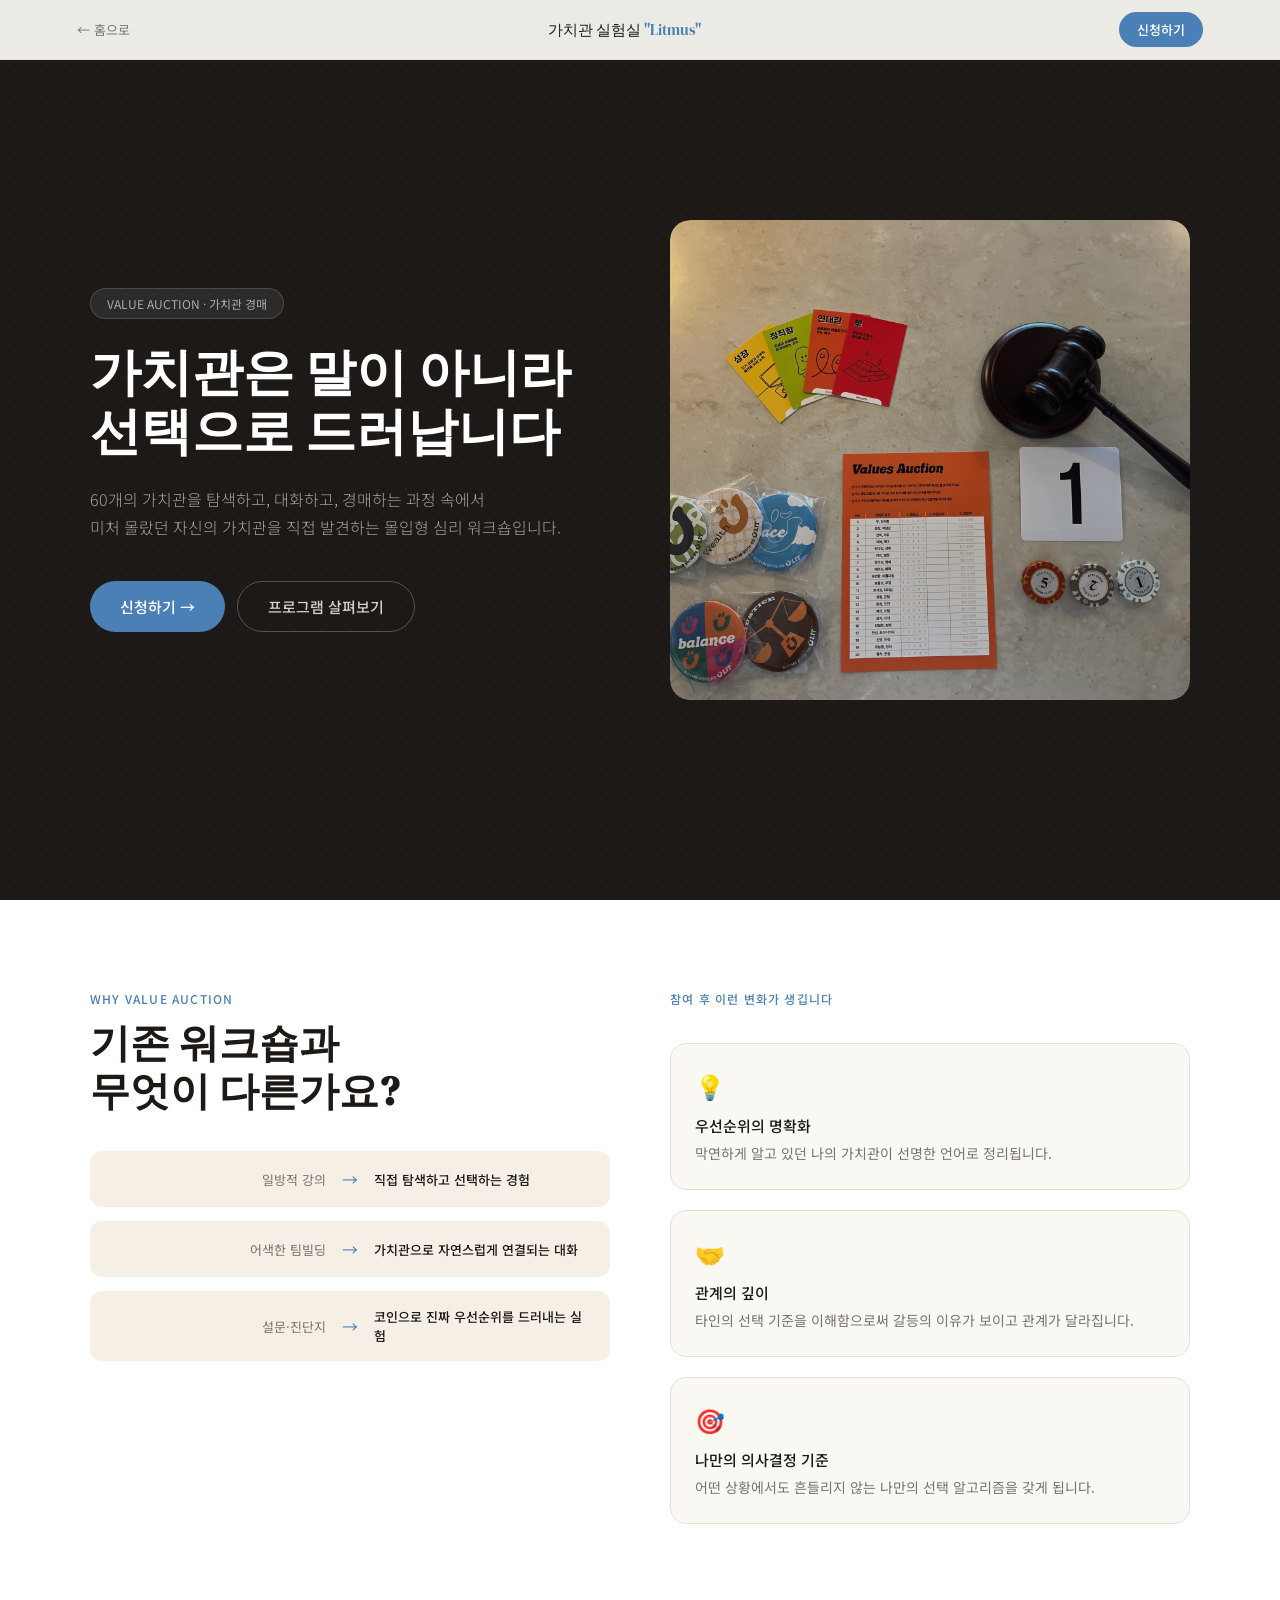
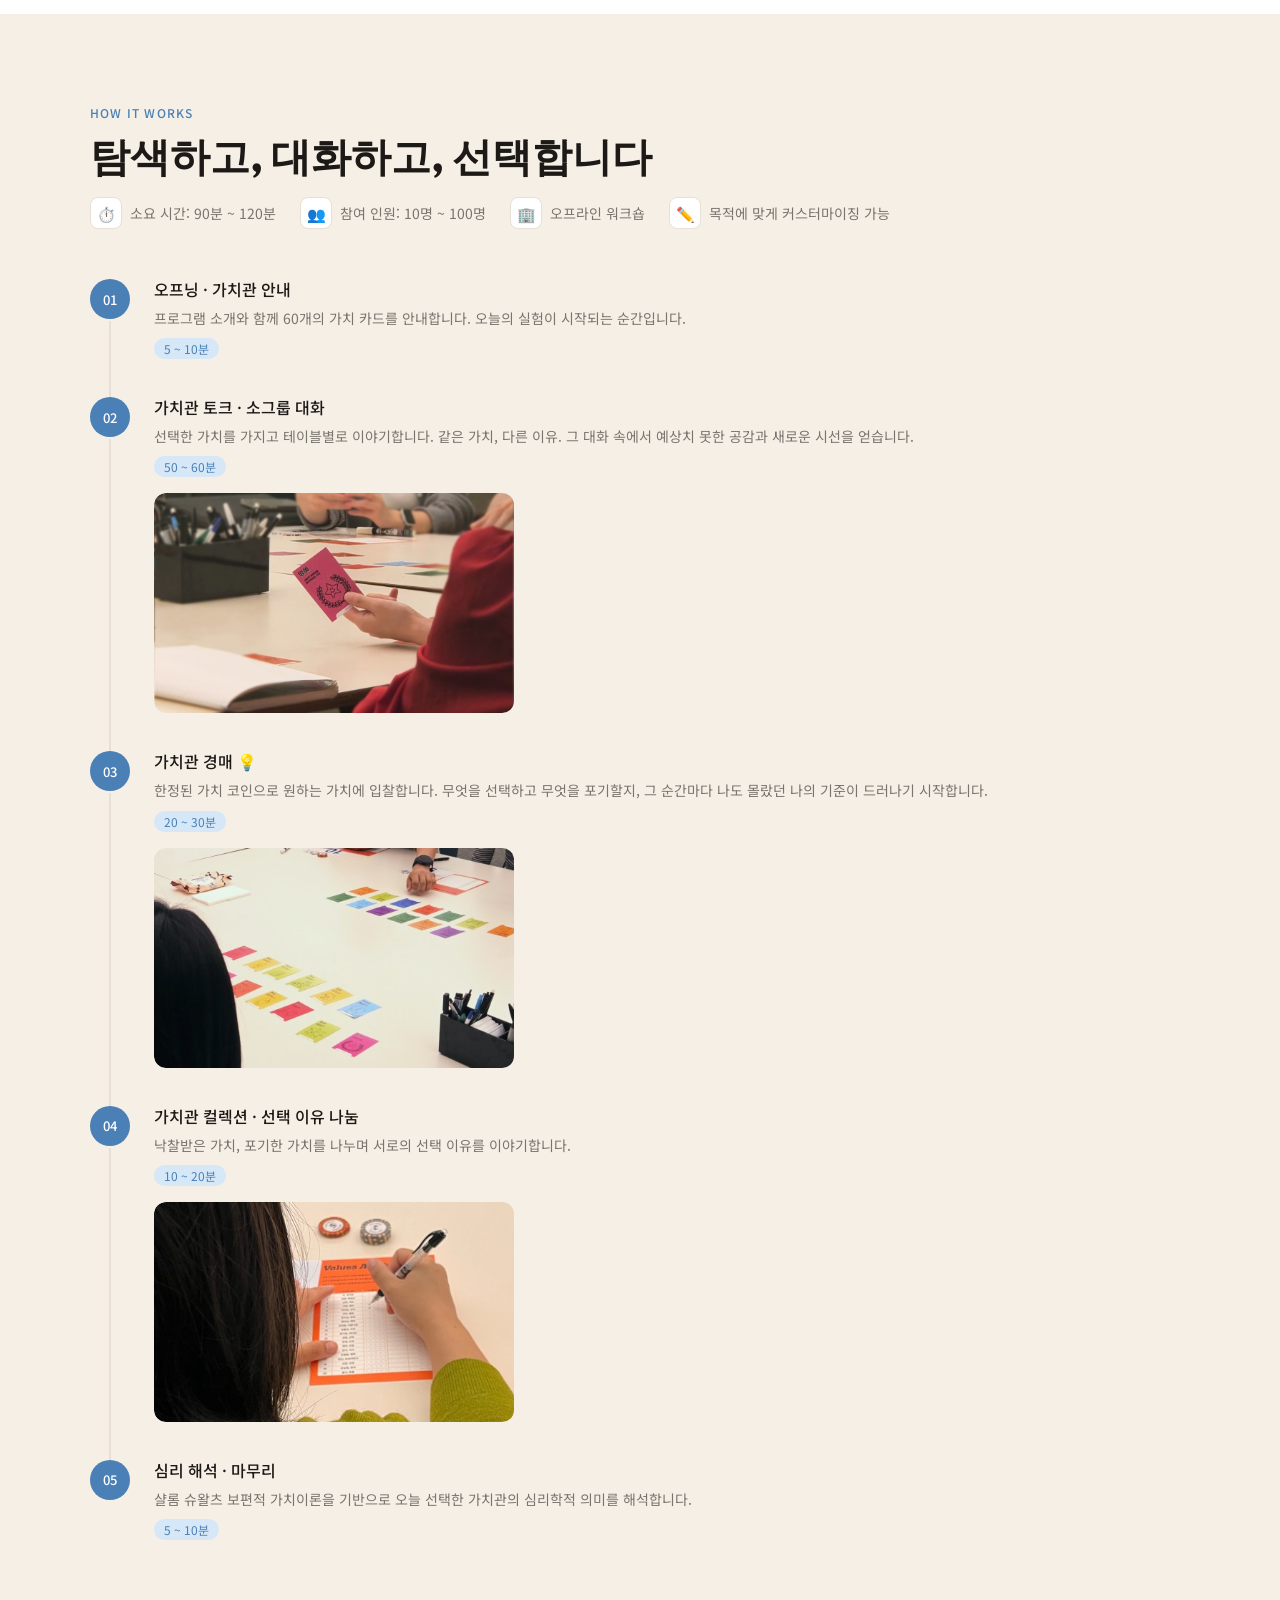
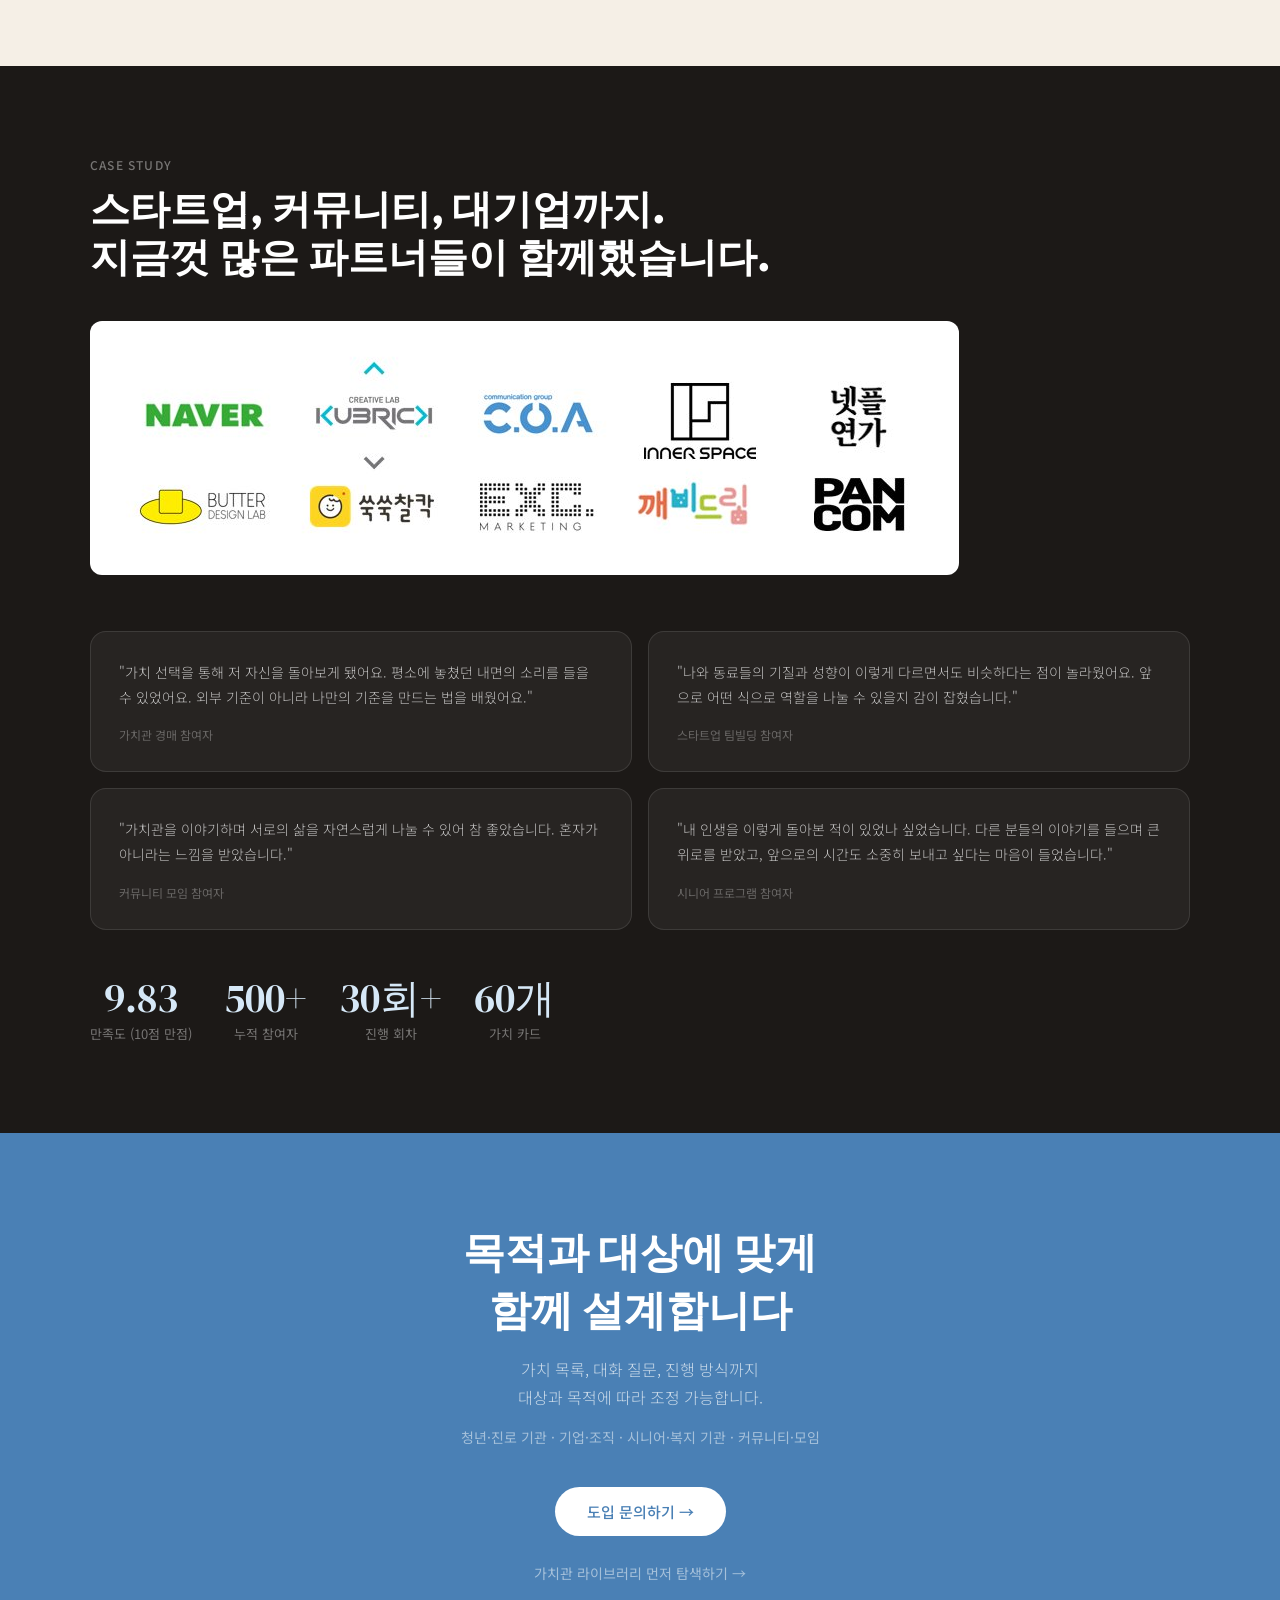
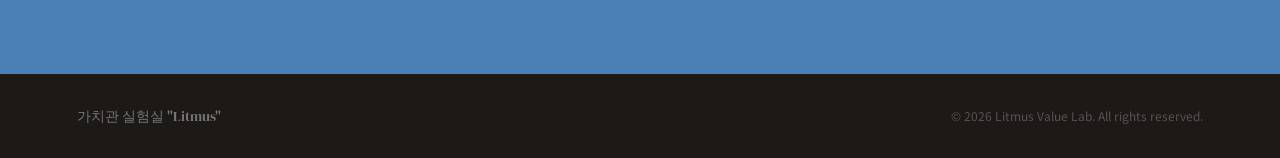
==== auction.html @ 8914d23b "Add files via upload" ====
<!DOCTYPE html>
<html lang="ko">
<head>
<meta charset="UTF-8">
<meta name="viewport" content="width=device-width, initial-scale=1.0">
<title>가치관 경매 — Litmus</title>
<link href="https://fonts.googleapis.com/css2?family=Noto+Sans+KR:wght@300;400;500;700&family=DM+Serif+Display:ital@0;1&display=swap" rel="stylesheet">
<style>
:root{--blue:#4A80B5;--blue-light:#D6E8F7;--blue-dark:#2C5F8A;--cream:#FAF8F3;--warm:#F5EFE6;--dark:#1C1917;--text:#2D2B28;--muted:#78746E;--border:#E8E0D6;--white:#FFFFFF;}
*{margin:0;padding:0;box-sizing:border-box;}
html{scroll-behavior:smooth;}
body{font-family:'Noto Sans KR',sans-serif;background:var(--cream);color:var(--text);overflow-x:hidden;}

/* NAV */
nav{position:fixed;top:0;left:0;right:0;z-index:100;padding:0 6%;height:60px;display:flex;align-items:center;justify-content:space-between;background:rgba(250,248,243,0.94);backdrop-filter:blur(16px);border-bottom:1px solid var(--border);}
.nav-brand{font-family:'DM Serif Display',serif;font-size:15px;color:var(--dark);text-decoration:none;}
.nav-brand span{color:var(--blue);}
.nav-back{font-size:13px;color:var(--muted);text-decoration:none;transition:color 0.2s;}
.nav-back:hover{color:var(--blue);}
.nav-cta{background:var(--blue);color:#fff;border:none;border-radius:100px;padding:8px 18px;font-size:13px;font-weight:500;cursor:pointer;font-family:inherit;text-decoration:none;transition:background 0.2s;}
.nav-cta:hover{background:var(--blue-dark);}

/* HERO */
.hero{min-height:100vh;display:flex;align-items:center;padding:100px 6% 80px;background:var(--dark);position:relative;overflow:hidden;}
.hero::after{content:'';position:absolute;inset:0;background-image:radial-gradient(circle,rgba(74,128,181,0.12) 1px,transparent 1px);background-size:28px 28px;}
.hero-layout{position:relative;z-index:1;max-width:1100px;margin:0 auto;display:grid;grid-template-columns:1fr 1fr;gap:60px;align-items:center;width:100%;}
@media(max-width:900px){.hero-layout{grid-template-columns:1fr;}.hero-img{display:none;}}
.hero-inner{max-width:560px;}
.hero-img{border-radius:20px;overflow:hidden;position:relative;}
.hero-img img{width:100%;height:480px;object-fit:cover;display:block;border-radius:20px;opacity:0.85;}
.hero-label{font-size:12px;color:rgba(255,255,255,0.4);letter-spacing:0.12em;margin-bottom:20px;text-transform:uppercase;}
.hero-title{font-family:'DM Serif Display',serif;font-size:clamp(32px,4vw,52px);color:#fff;line-height:1.15;margin-bottom:24px;animation:fadeUp 0.7s ease both;}
.hero-desc{font-size:16px;color:rgba(255,255,255,0.6);line-height:1.75;margin-bottom:40px;font-weight:300;animation:fadeUp 0.7s 0.1s ease both;opacity:0;}
.hero-cta{display:flex;gap:12px;flex-wrap:wrap;animation:fadeUp 0.7s 0.2s ease both;opacity:0;}
.btn-primary{background:var(--blue);color:#fff;border:none;border-radius:100px;padding:14px 30px;font-size:15px;font-weight:500;cursor:pointer;font-family:inherit;text-decoration:none;display:inline-flex;align-items:center;gap:8px;transition:background 0.2s,transform 0.15s;}
.btn-primary:hover{background:var(--blue-dark);transform:translateY(-2px);}
.btn-outline{background:transparent;color:rgba(255,255,255,0.8);border:1.5px solid rgba(255,255,255,0.25);border-radius:100px;padding:14px 30px;font-size:15px;font-weight:500;cursor:pointer;font-family:inherit;text-decoration:none;display:inline-flex;align-items:center;gap:8px;transition:all 0.2s;}
.btn-outline:hover{border-color:rgba(255,255,255,0.6);color:#fff;}
.hero-badge{display:inline-flex;align-items:center;gap:8px;background:rgba(255,255,255,0.08);border:1px solid rgba(255,255,255,0.15);border-radius:100px;padding:6px 16px;font-size:12px;color:rgba(255,255,255,0.6);margin-bottom:24px;}

/* SECTION COMMON */
section{padding:90px 6%;}
.section-inner{max-width:1100px;margin:0 auto;}
.section-label{font-size:12px;font-weight:500;color:var(--blue);letter-spacing:0.1em;text-transform:uppercase;margin-bottom:12px;}
.section-title{font-family:'DM Serif Display',serif;font-size:clamp(26px,3.5vw,40px);color:var(--dark);line-height:1.2;margin-bottom:16px;}
.section-desc{font-size:16px;color:var(--muted);line-height:1.75;font-weight:300;}

/* WHY */
.why{background:var(--white);}
.why-grid{display:grid;grid-template-columns:1fr 1fr;gap:60px;align-items:start;margin-top:0;}
@media(max-width:768px){.why-grid{grid-template-columns:1fr;gap:40px;}}
.why-left{}
.why-compare{display:flex;flex-direction:column;gap:14px;margin-top:36px;}
.why-row{display:flex;align-items:center;gap:16px;padding:16px 20px;border-radius:12px;background:var(--warm);}
.why-row-before{font-size:13px;color:var(--muted);flex:1;text-align:right;}
.why-row-arrow{font-size:16px;color:var(--blue);flex-shrink:0;}
.why-row-after{font-size:13px;color:var(--dark);font-weight:500;flex:1;}
.why-effects{display:flex;flex-direction:column;gap:20px;margin-top:36px;}
.effect-card{padding:24px;border:1px solid var(--border);border-radius:16px;background:var(--cream);transition:all 0.2s;}
.effect-card:hover{border-color:var(--blue);transform:translateY(-2px);}
.effect-icon{font-size:24px;margin-bottom:12px;}
.effect-title{font-size:15px;font-weight:500;color:var(--dark);margin-bottom:6px;}
.effect-desc{font-size:14px;color:var(--muted);line-height:1.65;}

/* PROGRAM */
.program{background:var(--warm);}
.program-meta{display:flex;gap:24px;flex-wrap:wrap;margin-bottom:48px;margin-top:8px;}
.meta-item{display:flex;align-items:center;gap:8px;font-size:14px;color:var(--muted);}
.meta-icon{width:32px;height:32px;border-radius:8px;background:var(--white);display:flex;align-items:center;justify-content:center;font-size:15px;border:1px solid var(--border);}
.timeline{display:flex;flex-direction:column;gap:0;}
.timeline-item{display:flex;gap:24px;position:relative;}
.timeline-item:not(:last-child)::before{content:'';position:absolute;left:19px;top:44px;bottom:-4px;width:2px;background:var(--border);}
.timeline-num{width:40px;height:40px;border-radius:50%;background:var(--blue);color:#fff;font-size:13px;font-weight:500;display:flex;align-items:center;justify-content:center;flex-shrink:0;margin-top:2px;}
.timeline-content{padding-bottom:36px;flex:1;}
.timeline-title{font-size:16px;font-weight:500;color:var(--dark);margin-bottom:6px;}
.timeline-desc{font-size:14px;color:var(--muted);line-height:1.65;}
.timeline-time{display:inline-block;margin-top:8px;font-size:12px;color:var(--blue);background:var(--blue-light);border-radius:100px;padding:2px 10px;}
.timeline-img{margin-top:16px;border-radius:12px;overflow:hidden;}
.timeline-img img{width:100%;max-width:360px;height:220px;object-fit:cover;border-radius:12px;display:block;}

/* CASE */
.case{background:var(--dark);}
.case .section-label{color:rgba(255,255,255,0.4);}
.case .section-title{color:#fff;}
.case .section-desc{color:rgba(255,255,255,0.55);}
.logos{display:flex;flex-wrap:wrap;gap:16px;margin-top:40px;margin-bottom:56px;align-items:center;}
.logo-item{background:rgba(255,255,255,0.08);border:1px solid rgba(255,255,255,0.1);border-radius:12px;padding:12px 20px;font-size:13px;color:rgba(255,255,255,0.7);font-weight:500;}
.voices-grid{display:grid;grid-template-columns:1fr 1fr;gap:16px;margin-top:0;}
@media(max-width:768px){.voices-grid{grid-template-columns:1fr;}}
.voice-card{background:rgba(255,255,255,0.05);border:1px solid rgba(255,255,255,0.1);border-radius:16px;padding:28px;}
.voice-text{font-size:14px;color:rgba(255,255,255,0.7);line-height:1.8;margin-bottom:16px;font-weight:300;}
.voice-from{font-size:12px;color:rgba(255,255,255,0.3);}
.stat-row{display:flex;gap:32px;margin-top:48px;flex-wrap:wrap;}
.stat-item{text-align:center;}
.stat-num{font-family:'DM Serif Display',serif;font-size:40px;color:var(--blue-light);line-height:1;}
.stat-label{font-size:13px;color:rgba(255,255,255,0.4);margin-top:6px;}

/* CTA */
.cta{background:var(--blue);padding:90px 6%;text-align:center;}
.cta-title{font-family:'DM Serif Display',serif;font-size:clamp(26px,4vw,42px);color:#fff;margin-bottom:16px;}
.cta-desc{font-size:16px;color:rgba(255,255,255,0.7);line-height:1.75;margin-bottom:16px;font-weight:300;}
.cta-note{font-size:14px;color:rgba(255,255,255,0.5);margin-bottom:40px;}
.cta-buttons{display:flex;gap:14px;justify-content:center;flex-wrap:wrap;margin-bottom:24px;}
.btn-white{background:#fff;color:var(--blue);border:none;border-radius:100px;padding:14px 32px;font-size:15px;font-weight:500;cursor:pointer;font-family:inherit;text-decoration:none;transition:all 0.2s;}
.btn-white:hover{transform:translateY(-2px);box-shadow:0 8px 24px rgba(0,0,0,0.15);}
.cta-link{font-size:14px;color:rgba(255,255,255,0.5);text-decoration:none;transition:color 0.2s;}
.cta-link:hover{color:#fff;}

footer{background:var(--dark);padding:32px 6%;display:flex;align-items:center;justify-content:space-between;flex-wrap:wrap;gap:16px;}
.footer-brand{font-family:'DM Serif Display',serif;font-size:14px;color:rgba(255,255,255,0.4);}
.footer-copy{font-size:12px;color:rgba(255,255,255,0.25);}

/* REVEAL */
.reveal{opacity:0;transform:translateY(24px);transition:opacity 0.6s ease,transform 0.6s ease;}
.reveal.visible{opacity:1;transform:none;}

@keyframes fadeUp{from{opacity:0;transform:translateY(20px);}to{opacity:1;transform:translateY(0);}}
</style>
</head>
<body>

<nav>
  <a class="nav-back" href="index.html">← 홈으로</a>
  <a class="nav-brand" href="index.html">가치관 실험실 <span>"Litmus"</span></a>
  <a class="nav-cta" href="mailto:sungwc3@naver.com">신청하기</a>
</nav>

<!-- 01. HERO -->
<section class="hero">
  <div class="hero-layout">
    <div class="hero-inner">
      <div class="hero-badge">VALUE AUCTION · 가치관 경매</div>
      <h1 class="hero-title">가치관은 말이 아니라<br>선택으로 드러납니다</h1>
      <p class="hero-desc">60개의 가치관을 탐색하고, 대화하고, 경매하는 과정 속에서<br>미처 몰랐던 자신의 가치관을 직접 발견하는 몰입형 심리 워크숍입니다.</p>
      <div class="hero-cta">
        <a class="btn-primary" href="mailto:sungwc3@naver.com">신청하기 →</a>
        <a class="btn-outline" href="#program">프로그램 살펴보기</a>
      </div>
    </div>
    <div class="hero-img">
      <img src="images/pre.jpg" alt="가치관 경매 현장" onerror="this.parentElement.style.display='none'">
    </div>
  </div>
</section>

<!-- 02. WHY -->
<section class="why" id="why">
  <div class="section-inner">
    <div class="why-grid">
      <div class="reveal">
        <div class="section-label">WHY VALUE AUCTION</div>
        <h2 class="section-title">기존 워크숍과<br>무엇이 다른가요?</h2>
        <div class="why-compare">
          <div class="why-row">
            <span class="why-row-before">일방적 강의</span>
            <span class="why-row-arrow">→</span>
            <span class="why-row-after">직접 탐색하고 선택하는 경험</span>
          </div>
          <div class="why-row">
            <span class="why-row-before">어색한 팀빌딩</span>
            <span class="why-row-arrow">→</span>
            <span class="why-row-after">가치관으로 자연스럽게 연결되는 대화</span>
          </div>
          <div class="why-row">
            <span class="why-row-before">설문·진단지</span>
            <span class="why-row-arrow">→</span>
            <span class="why-row-after">코인으로 진짜 우선순위를 드러내는 실험</span>
          </div>
        </div>
      </div>
      <div class="reveal">
        <div class="section-label">참여 후 이런 변화가 생깁니다</div>
        <div class="why-effects">
          <div class="effect-card">
            <div class="effect-icon">💡</div>
            <div class="effect-title">우선순위의 명확화</div>
            <div class="effect-desc">막연하게 알고 있던 나의 가치관이 선명한 언어로 정리됩니다.</div>
          </div>
          <div class="effect-card">
            <div class="effect-icon">🤝</div>
            <div class="effect-title">관계의 깊이</div>
            <div class="effect-desc">타인의 선택 기준을 이해함으로써 갈등의 이유가 보이고 관계가 달라집니다.</div>
          </div>
          <div class="effect-card">
            <div class="effect-icon">🎯</div>
            <div class="effect-title">나만의 의사결정 기준</div>
            <div class="effect-desc">어떤 상황에서도 흔들리지 않는 나만의 선택 알고리즘을 갖게 됩니다.</div>
          </div>
        </div>
      </div>
    </div>
  </div>
</section>

<!-- 03. PROGRAM -->
<section class="program" id="program">
  <div class="section-inner">
    <div class="reveal">
      <div class="section-label">HOW IT WORKS</div>
      <h2 class="section-title">탐색하고, 대화하고, 선택합니다</h2>
      <div class="program-meta">
        <div class="meta-item"><div class="meta-icon">⏱️</div> 소요 시간: 90분 ~ 120분</div>
        <div class="meta-item"><div class="meta-icon">👥</div> 참여 인원: 10명 ~ 100명</div>
        <div class="meta-item"><div class="meta-icon">🏢</div> 오프라인 워크숍</div>
        <div class="meta-item"><div class="meta-icon">✏️</div> 목적에 맞게 커스터마이징 가능</div>
      </div>
    </div>
    <div class="timeline reveal">
      <div class="timeline-item">
        <div class="timeline-num">01</div>
        <div class="timeline-content">
          <div class="timeline-title">오프닝 · 가치관 안내</div>
          <div class="timeline-desc">프로그램 소개와 함께 60개의 가치 카드를 안내합니다. 오늘의 실험이 시작되는 순간입니다.</div>
          <span class="timeline-time">5 ~ 10분</span>
        </div>
      </div>
      <div class="timeline-item">
        <div class="timeline-num">02</div>
        <div class="timeline-content">
          <div class="timeline-title">가치관 토크 · 소그룹 대화</div>
          <div class="timeline-desc">선택한 가치를 가지고 테이블별로 이야기합니다. 같은 가치, 다른 이유. 그 대화 속에서 예상치 못한 공감과 새로운 시선을 얻습니다.</div>
          <span class="timeline-time">50 ~ 60분</span>
          <div class="timeline-img"><img src="images/program_01.png" alt="가치관 토크 현장"></div>
        </div>
      </div>
      <div class="timeline-item">
        <div class="timeline-num">03</div>
        <div class="timeline-content">
          <div class="timeline-title">가치관 경매 💡</div>
          <div class="timeline-desc">한정된 가치 코인으로 원하는 가치에 입찰합니다. 무엇을 선택하고 무엇을 포기할지, 그 순간마다 나도 몰랐던 나의 기준이 드러나기 시작합니다.</div>
          <span class="timeline-time">20 ~ 30분</span>
          <div class="timeline-img"><img src="images/program_02.png" alt="가치관 경매 현장"></div>
        </div>
      </div>
      <div class="timeline-item">
        <div class="timeline-num">04</div>
        <div class="timeline-content">
          <div class="timeline-title">가치관 컬렉션 · 선택 이유 나눔</div>
          <div class="timeline-desc">낙찰받은 가치, 포기한 가치를 나누며 서로의 선택 이유를 이야기합니다.</div>
          <span class="timeline-time">10 ~ 20분</span>
          <div class="timeline-img"><img src="images/program_03.png" alt="가치관 기록 현장"></div>
        </div>
      </div>
      <div class="timeline-item">
        <div class="timeline-num">05</div>
        <div class="timeline-content">
          <div class="timeline-title">심리 해석 · 마무리</div>
          <div class="timeline-desc">샬롬 슈왈츠 보편적 가치이론을 기반으로 오늘 선택한 가치관의 심리학적 의미를 해석합니다.</div>
          <span class="timeline-time">5 ~ 10분</span>
        </div>
      </div>
    </div>
  </div>
</section>

<!-- 04. CASE -->
<section class="case" id="case">
  <div class="section-inner">
    <div class="reveal">
      <div class="section-label">CASE STUDY</div>
      <h2 class="section-title">스타트업, 커뮤니티, 대기업까지.<br>지금껏 많은 파트너들이 함께했습니다.</h2>
      <div class="logos">
        <img src="images/logos.png" alt="파트너 로고" style="max-width:100%;height:auto;border-radius:12px;background:white;padding:20px;">
      </div>
    </div>
    <div class="voices-grid reveal">
      <div class="voice-card">
        <p class="voice-text">"가치 선택을 통해 저 자신을 돌아보게 됐어요. 평소에 놓쳤던 내면의 소리를 들을 수 있었어요. 외부 기준이 아니라 나만의 기준을 만드는 법을 배웠어요."</p>
        <div class="voice-from">가치관 경매 참여자</div>
      </div>
      <div class="voice-card">
        <p class="voice-text">"나와 동료들의 기질과 성향이 이렇게 다르면서도 비슷하다는 점이 놀라웠어요. 앞으로 어떤 식으로 역할을 나눌 수 있을지 감이 잡혔습니다."</p>
        <div class="voice-from">스타트업 팀빌딩 참여자</div>
      </div>
      <div class="voice-card">
        <p class="voice-text">"가치관을 이야기하며 서로의 삶을 자연스럽게 나눌 수 있어 참 좋았습니다. 혼자가 아니라는 느낌을 받았습니다."</p>
        <div class="voice-from">커뮤니티 모임 참여자</div>
      </div>
      <div class="voice-card">
        <p class="voice-text">"내 인생을 이렇게 돌아본 적이 있었나 싶었습니다. 다른 분들의 이야기를 들으며 큰 위로를 받았고, 앞으로의 시간도 소중히 보내고 싶다는 마음이 들었습니다."</p>
        <div class="voice-from">시니어 프로그램 참여자</div>
      </div>
    </div>
    <div class="stat-row reveal">
      <div class="stat-item">
        <div class="stat-num">9.83</div>
        <div class="stat-label">만족도 (10점 만점)</div>
      </div>
      <div class="stat-item">
        <div class="stat-num">500+</div>
        <div class="stat-label">누적 참여자</div>
      </div>
      <div class="stat-item">
        <div class="stat-num">30회+</div>
        <div class="stat-label">진행 회차</div>
      </div>
      <div class="stat-item">
        <div class="stat-num">60개</div>
        <div class="stat-label">가치 카드</div>
      </div>
    </div>
  </div>
</section>

<!-- 05. CTA -->
<section class="cta" id="contact">
  <h2 class="cta-title reveal">목적과 대상에 맞게<br>함께 설계합니다</h2>
  <p class="cta-desc reveal">가치 목록, 대화 질문, 진행 방식까지<br>대상과 목적에 따라 조정 가능합니다.</p>
  <p class="cta-note reveal">청년·진로 기관 · 기업·조직 · 시니어·복지 기관 · 커뮤니티·모임</p>
  <div class="cta-buttons reveal">
    <a class="btn-white" href="mailto:sungwc3@naver.com">도입 문의하기 →</a>
  </div>
  <div class="reveal">
    <a class="cta-link" href="library.html">가치관 라이브러리 먼저 탐색하기 →</a>
  </div>
</section>

<footer>
  <span class="footer-brand">가치관 실험실 "Litmus"</span>
  <span class="footer-copy">© 2026 Litmus Value Lab. All rights reserved.</span>
</footer>

<script>
const observer = new IntersectionObserver(entries => {
  entries.forEach(e => { if(e.isIntersecting) e.target.classList.add('visible'); });
},{threshold:0.1});
document.querySelectorAll('.reveal').forEach(el => observer.observe(el));
</script>
</body>
</html>
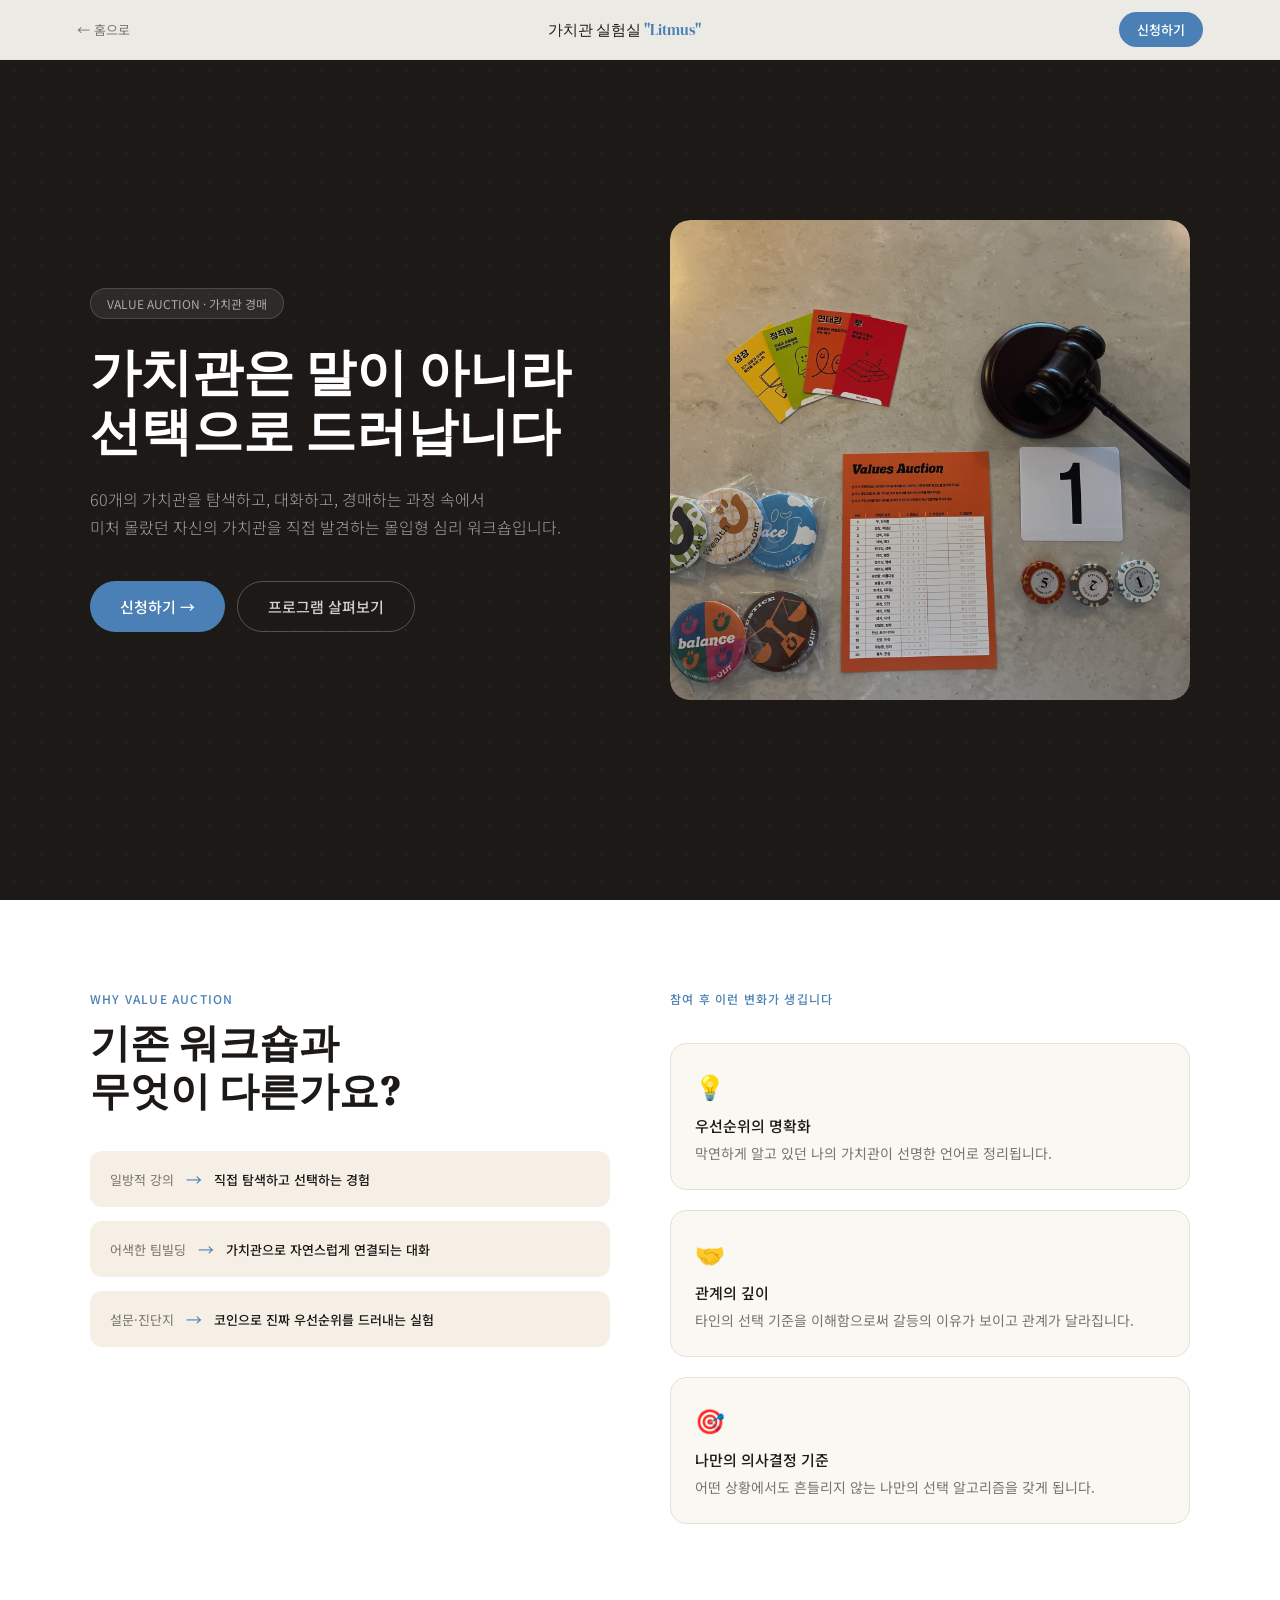
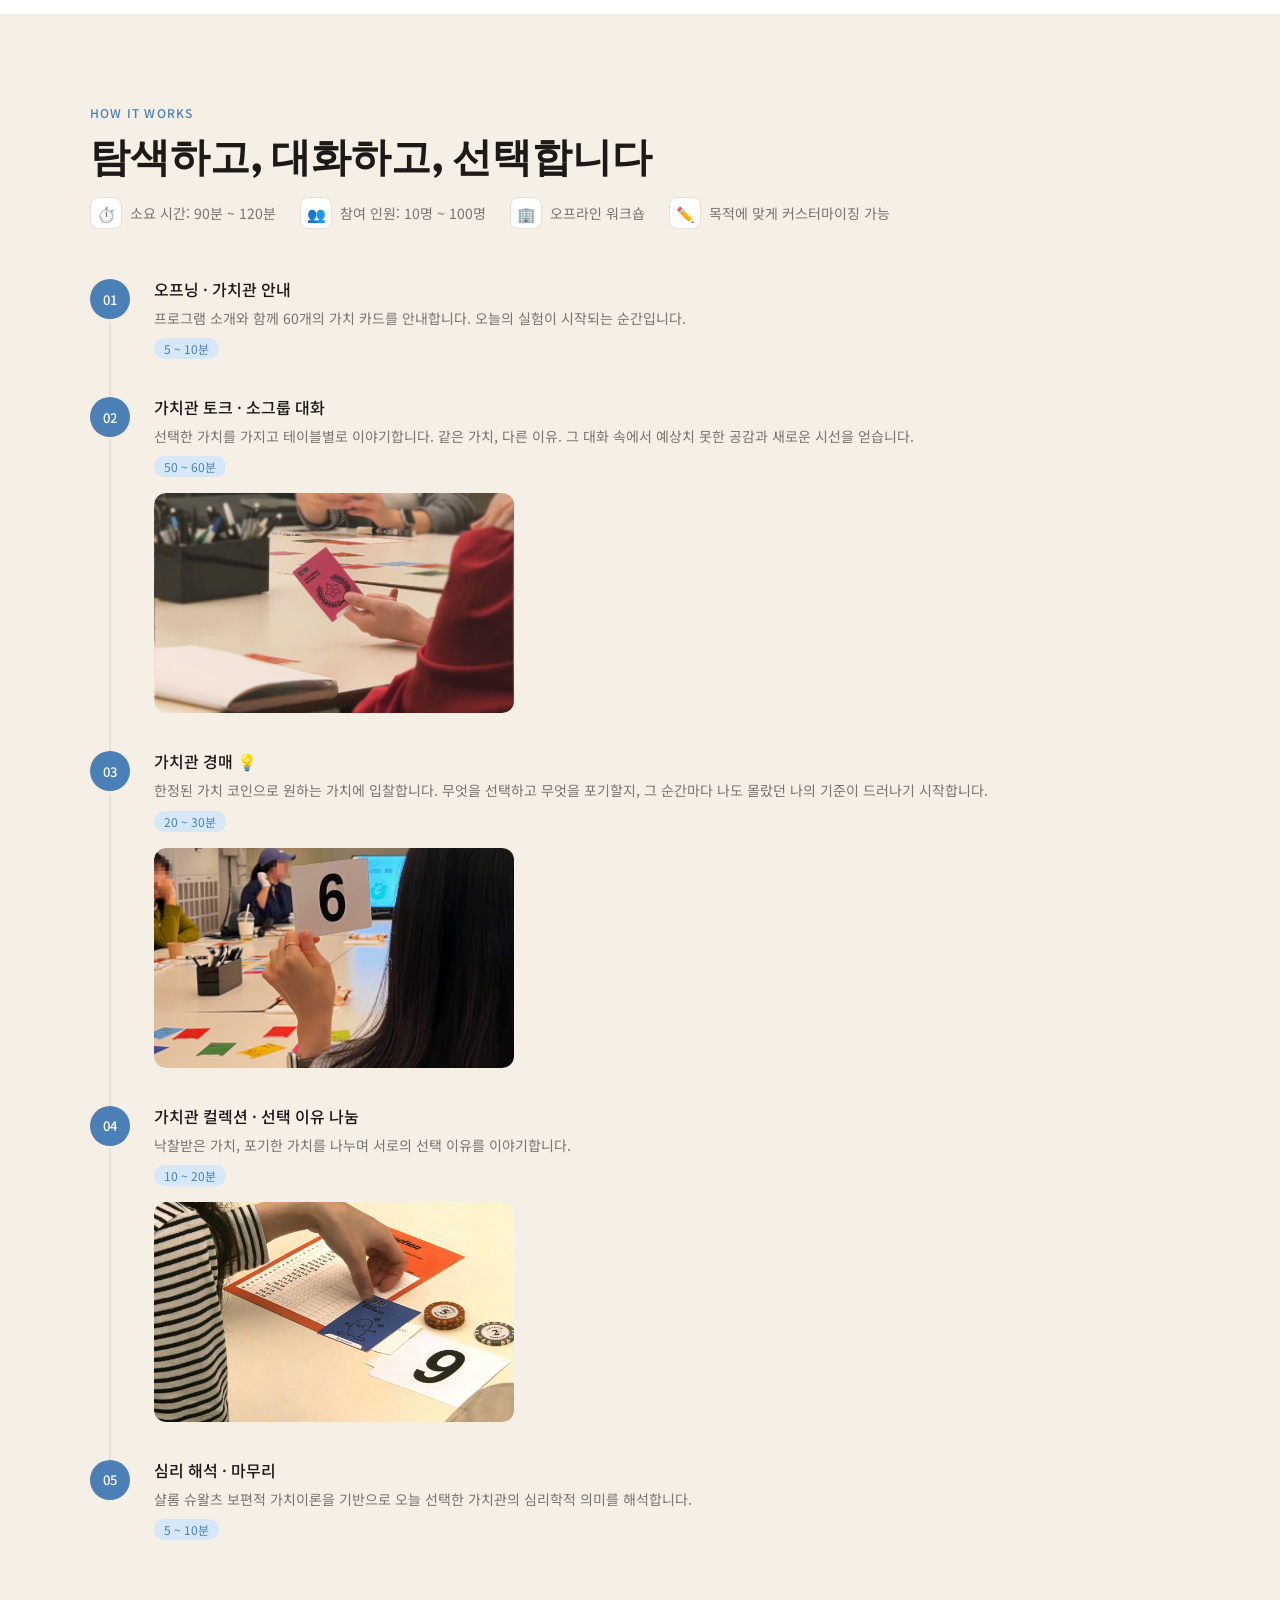
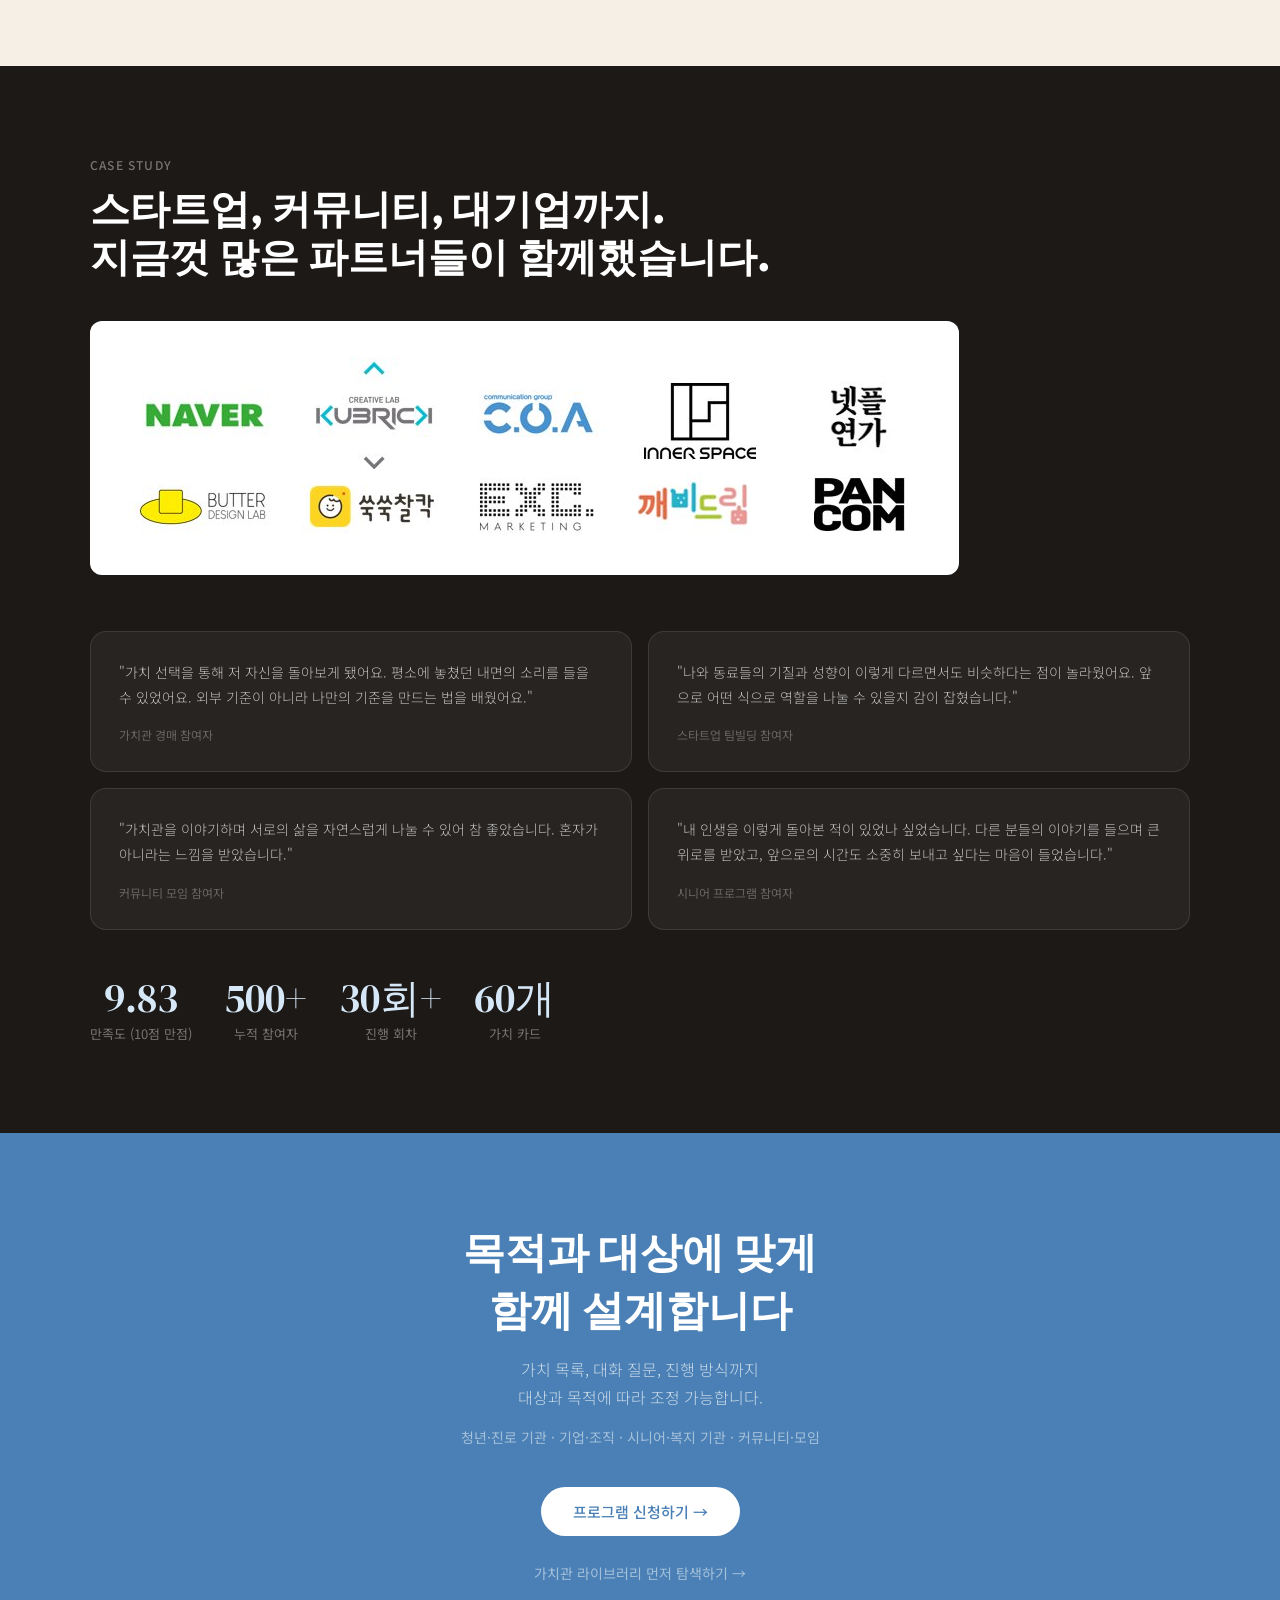
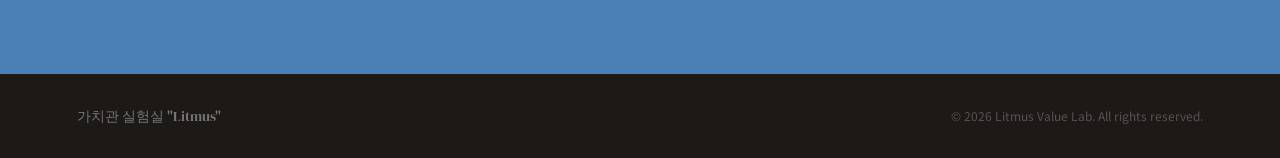
==== commit 39726fe2: "Add files via upload" ====
--- a/auction.html
+++ b/auction.html
@@ -51,8 +51,8 @@
 @media(max-width:768px){.why-grid{grid-template-columns:1fr;gap:40px;}}
 .why-left{}
 .why-compare{display:flex;flex-direction:column;gap:14px;margin-top:36px;}
-.why-row{display:flex;align-items:center;gap:16px;padding:16px 20px;border-radius:12px;background:var(--warm);}
-.why-row-before{font-size:13px;color:var(--muted);flex:1;text-align:right;}
+.why-row{display:flex;align-items:center;gap:12px;padding:16px 20px;border-radius:12px;background:var(--warm);}
+.why-row-before{font-size:13px;color:var(--muted);flex:0 0 auto;white-space:nowrap;}
 .why-row-arrow{font-size:16px;color:var(--blue);flex-shrink:0;}
 .why-row-after{font-size:13px;color:var(--dark);font-weight:500;flex:1;}
 .why-effects{display:flex;flex-direction:column;gap:20px;margin-top:36px;}
@@ -220,7 +220,7 @@
           <div class="timeline-title">가치관 토크 · 소그룹 대화</div>
           <div class="timeline-desc">선택한 가치를 가지고 테이블별로 이야기합니다. 같은 가치, 다른 이유. 그 대화 속에서 예상치 못한 공감과 새로운 시선을 얻습니다.</div>
           <span class="timeline-time">50 ~ 60분</span>
-          <div class="timeline-img"><img src="images/program_01.png" alt="가치관 토크 현장"></div>
+          <div class="timeline-img"><img src="images/program_01.png" alt="가치관 토크 현장" onerror="this.style.display='none'"></div>
         </div>
       </div>
       <div class="timeline-item">
@@ -229,7 +229,7 @@
           <div class="timeline-title">가치관 경매 💡</div>
           <div class="timeline-desc">한정된 가치 코인으로 원하는 가치에 입찰합니다. 무엇을 선택하고 무엇을 포기할지, 그 순간마다 나도 몰랐던 나의 기준이 드러나기 시작합니다.</div>
           <span class="timeline-time">20 ~ 30분</span>
-          <div class="timeline-img"><img src="images/program_02.png" alt="가치관 경매 현장"></div>
+          <div class="timeline-img"><img src="images/program_02.png" alt="가치관 경매 현장" onerror="this.style.display='none'"></div>
         </div>
       </div>
       <div class="timeline-item">
@@ -238,7 +238,7 @@
           <div class="timeline-title">가치관 컬렉션 · 선택 이유 나눔</div>
           <div class="timeline-desc">낙찰받은 가치, 포기한 가치를 나누며 서로의 선택 이유를 이야기합니다.</div>
           <span class="timeline-time">10 ~ 20분</span>
-          <div class="timeline-img"><img src="images/program_03.png" alt="가치관 기록 현장"></div>
+          <div class="timeline-img"><img src="images/program_03.jpg" alt="가치관 기록 현장" onerror="this.style.display='none'"></div>
         </div>
       </div>
       <div class="timeline-item">
@@ -308,7 +308,7 @@
   <p class="cta-desc reveal">가치 목록, 대화 질문, 진행 방식까지<br>대상과 목적에 따라 조정 가능합니다.</p>
   <p class="cta-note reveal">청년·진로 기관 · 기업·조직 · 시니어·복지 기관 · 커뮤니티·모임</p>
   <div class="cta-buttons reveal">
-    <a class="btn-white" href="mailto:sungwc3@naver.com">도입 문의하기 →</a>
+    <a class="btn-white" href="mailto:sungwc3@naver.com">프로그램 신청하기 →</a>
   </div>
   <div class="reveal">
     <a class="cta-link" href="library.html">가치관 라이브러리 먼저 탐색하기 →</a>
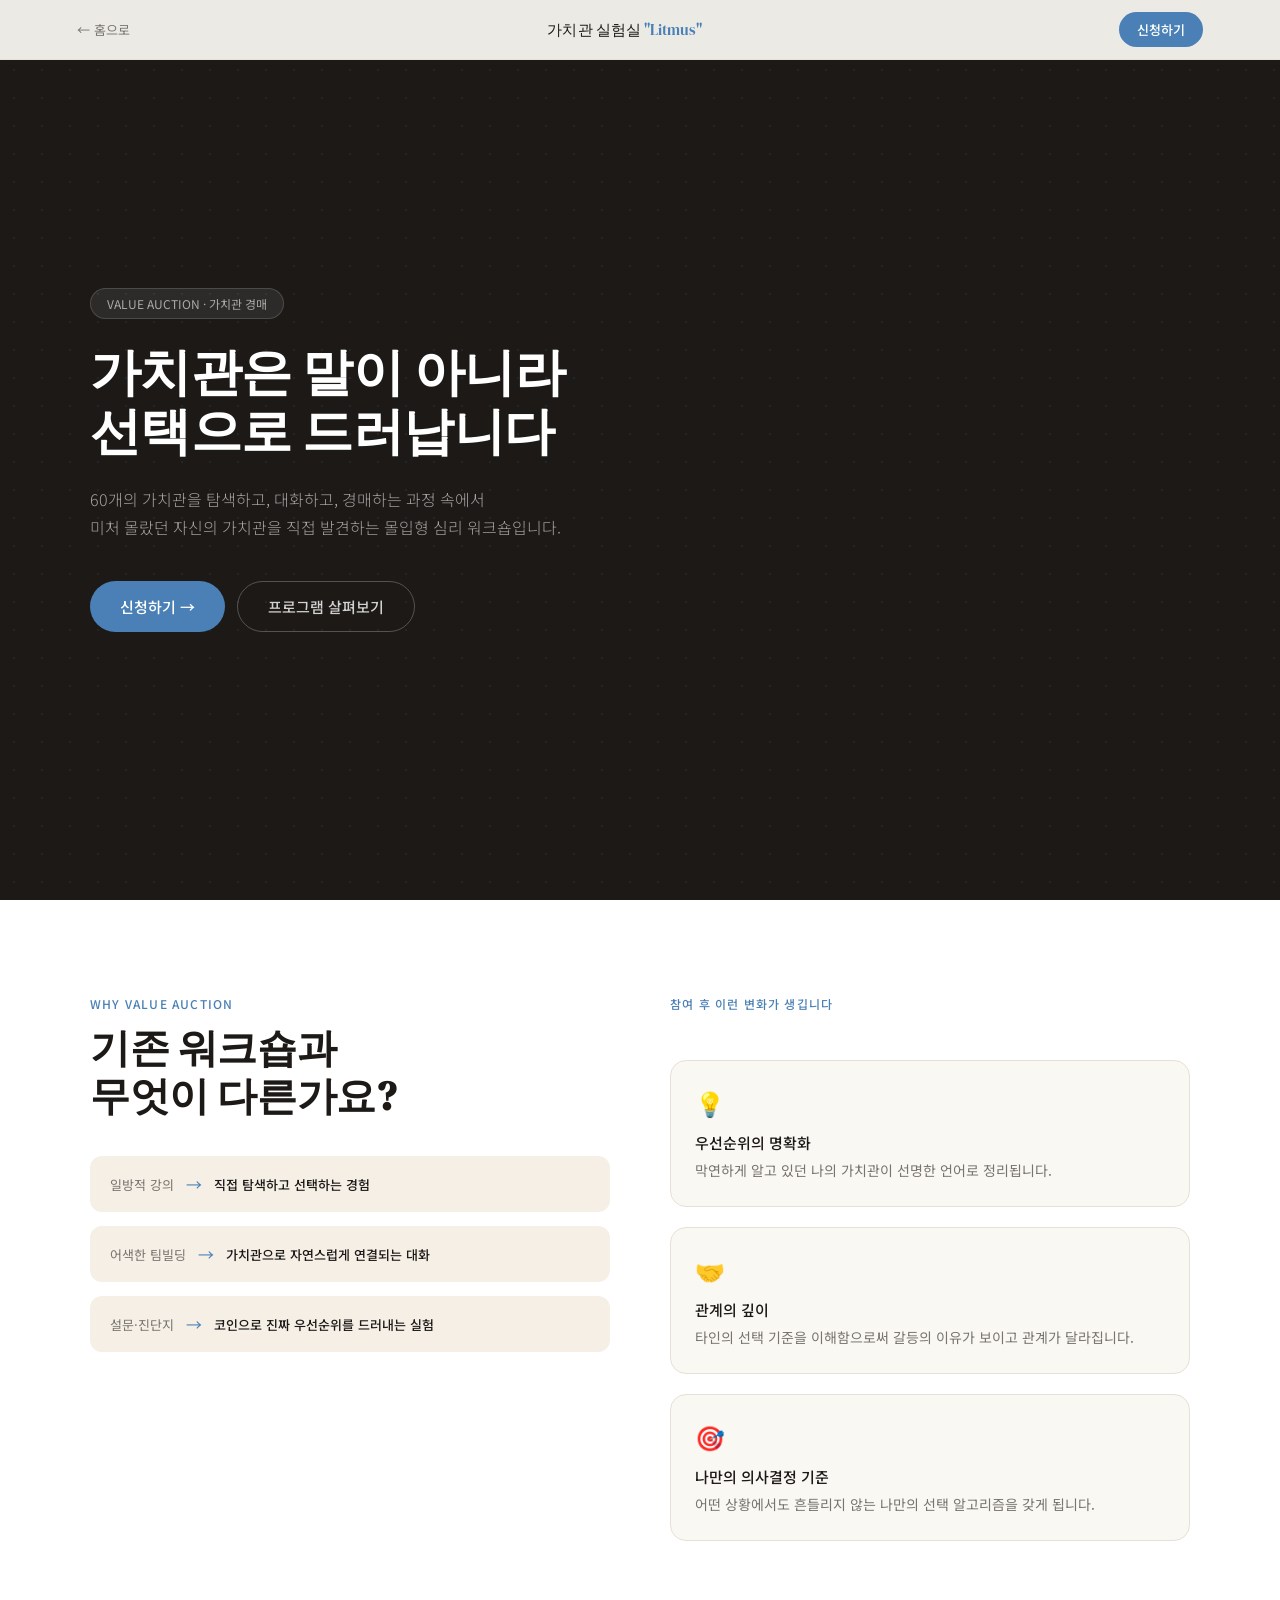
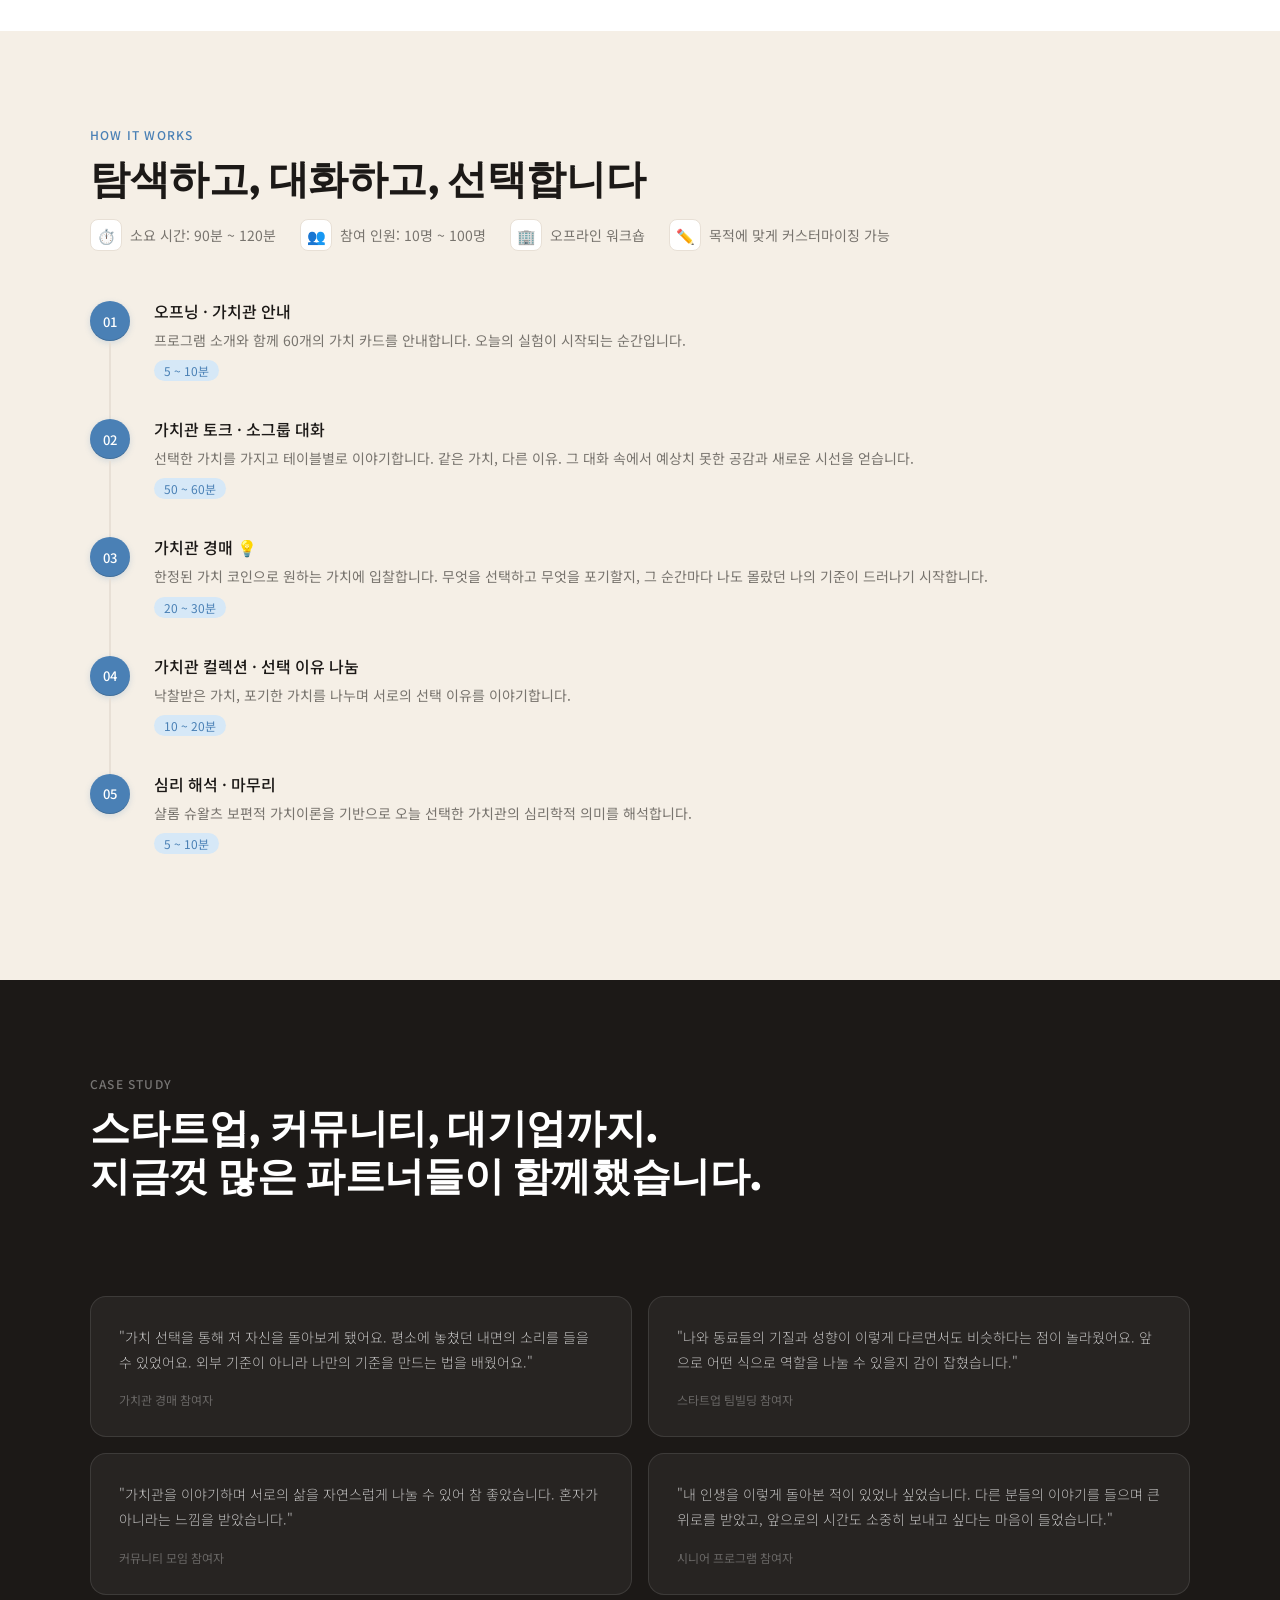
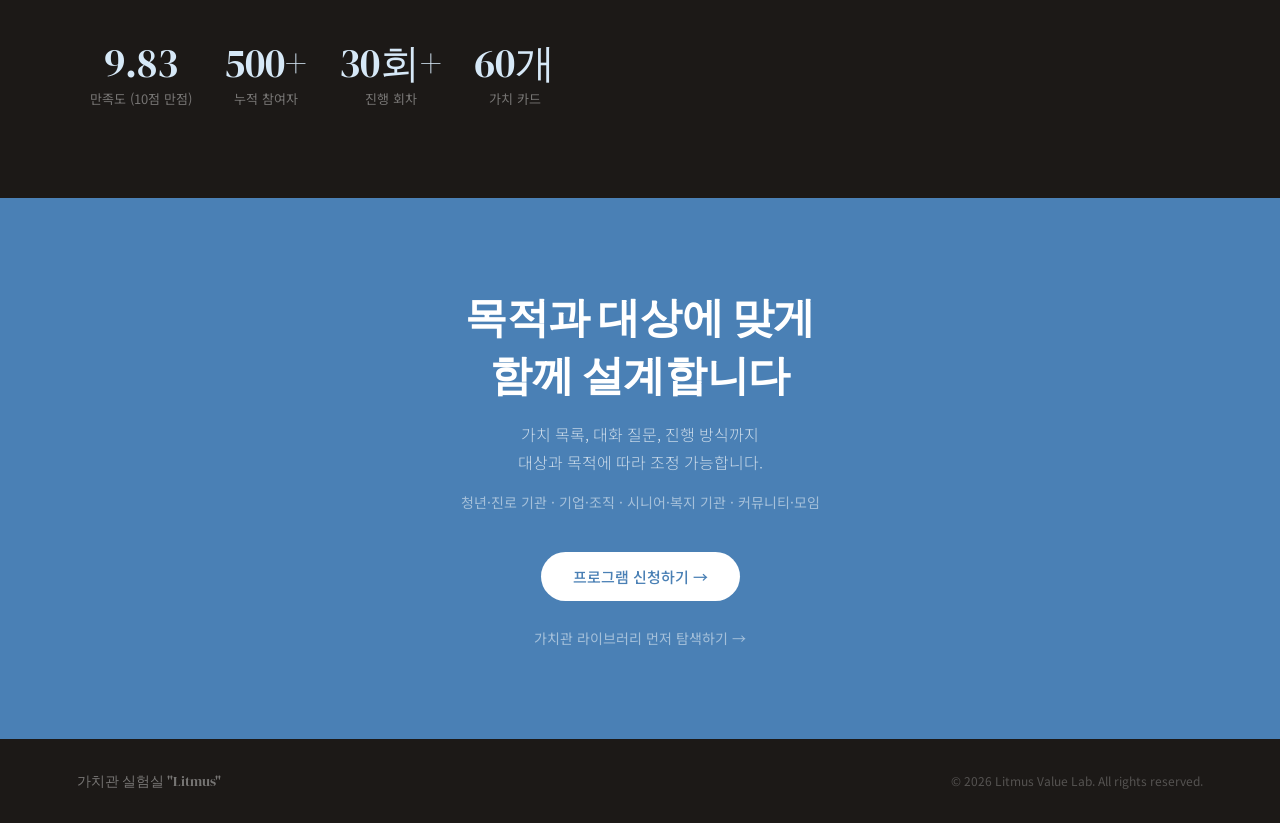
==== commit 6fec60b1: "Add files via upload" ====
--- a/auction.html
+++ b/auction.html
@@ -5,6 +5,12 @@
 <meta name="viewport" content="width=device-width, initial-scale=1.0">
 <title>가치관 경매 — Litmus</title>
 <link href="https://fonts.googleapis.com/css2?family=Noto+Sans+KR:wght@300;400;500;700&family=DM+Serif+Display:ital@0;1&display=swap" rel="stylesheet">
+<link rel="stylesheet" href="polish.css">
+<script>
+window.__LITMUS_TWEAK_DEFAULTS = /*EDITMODE-BEGIN*/{"palette":"litmus","headFont":"dm-serif","bodyFont":"noto-sans"}/*EDITMODE-END*/;
+// 환경 자동 감지: 배포된 사이트에서는 이미지 ON, 작업 미리보기에서는 OFF.
+window.LITMUS_HAS_IMAGES = !/claudeusercontent|claude\.ai|localhost/i.test(location.hostname);
+</script>
 <style>
 :root{--blue:#4A80B5;--blue-light:#D6E8F7;--blue-dark:#2C5F8A;--cream:#FAF8F3;--warm:#F5EFE6;--dark:#1C1917;--text:#2D2B28;--muted:#78746E;--border:#E8E0D6;--white:#FFFFFF;}
 *{margin:0;padding:0;box-sizing:border-box;}
@@ -321,10 +327,24 @@
 </footer>
 
 <script>
+// 이미지 없을 때(LITMUS_HAS_IMAGES=false) 빈 IMG 네트워크 호출을 막고 placeholder만 남김
+if (!window.LITMUS_HAS_IMAGES) {
+  document.querySelectorAll('img').forEach(function(img){
+    var src = img.getAttribute('src') || '';
+    if (src.indexOf('images/') === 0 || src.indexOf('drive.google.com') !== -1) {
+      img.removeAttribute('src');
+      img.style.display = 'none';
+      // 부모가 hero-img 같이 이미지 전용 컨테이너면 함께 숨김
+      var p = img.parentElement;
+      if (p && (p.classList.contains('hero-img') || p.classList.contains('timeline-img'))) p.style.display='none';
+    }
+  });
+}
 const observer = new IntersectionObserver(entries => {
   entries.forEach(e => { if(e.isIntersecting) e.target.classList.add('visible'); });
 },{threshold:0.1});
 document.querySelectorAll('.reveal').forEach(el => observer.observe(el));
 </script>
+<script src="tweaks.js" defer></script>
 </body>
 </html>
--- a/polish.css
+++ b/polish.css
@@ -0,0 +1,138 @@
+/* ────────────────────────────────────────────────
+   가치관 실험실 — 공통 폴리시
+   원본 디자인은 유지하면서 타이포·간격·인터랙션만 살짝 보강.
+   ──────────────────────────────────────────────── */
+
+/* 큰 한글 헤딩 자간을 약간 좁혀서 더 단단해 보이게 */
+.hero-title,
+.section-title,
+.exp-title,
+.voices-title,
+.cta-title {
+  letter-spacing: -0.01em;
+  text-wrap: balance;
+}
+
+/* 본문 wrap을 pretty로: 줄 끝 외돌이 단어 방지 */
+.hero-sub,
+.section-desc,
+.exp-desc,
+.hero-desc,
+.voice-text,
+.store-desc,
+.cta-sub,
+.cta-desc {
+  text-wrap: pretty;
+}
+
+/* 버튼 호버에 미세한 shadow를 더해 입체감 보강 */
+.btn-primary,
+.btn-exp,
+.btn-lib,
+.btn-white {
+  transition: background 0.2s, transform 0.15s, box-shadow 0.2s;
+}
+.btn-primary:hover {
+  box-shadow: 0 6px 18px rgba(74, 128, 181, 0.35);
+}
+.btn-exp:hover {
+  box-shadow: 0 6px 18px rgba(240, 124, 0, 0.35);
+}
+.btn-lib:hover {
+  box-shadow: 0 6px 18px rgba(0, 0, 0, 0.18);
+}
+
+/* 카드 hover transition을 좀 더 부드럽게 */
+.lib-card,
+.arc-card,
+.hero-card,
+.stat-card,
+.voice-card,
+.effect-card,
+.exp-card-item {
+  transition: transform 0.22s ease, box-shadow 0.22s ease, border-color 0.22s ease;
+}
+
+/* nav 브랜드 굵기 살짝 보강 */
+.nav-brand {
+  letter-spacing: 0.005em;
+}
+
+/* 섹션 라벨에 미세한 강조 — 색상 옆 작은 bar */
+.section-label,
+.hero-label,
+.voices-label {
+  position: relative;
+  display: inline-block;
+}
+
+/* hero 우측 카드: 살짝 회전감을 주어 더 디자인적으로 */
+.hero-cards .hero-card:nth-child(1) { transform: translateY(-8px) rotate(-2deg); }
+.hero-cards .hero-card:nth-child(2) { transform: translateY(8px)  rotate(2deg);  }
+.hero-cards .hero-card:nth-child(3) { transform: translateY(-4px) rotate(1.5deg);}
+.hero-cards .hero-card:nth-child(4) { transform: translateY(4px)  rotate(-1.5deg);}
+.hero-cards .hero-card { transition: transform 0.3s ease; }
+.hero-cards .hero-card:hover { transform: translateY(0) rotate(0deg) scale(1.04); z-index: 2; }
+
+/* timeline 번호 원에 미세한 inner-shadow */
+.timeline-num {
+  box-shadow: inset 0 -1px 0 rgba(0,0,0,0.15), 0 2px 6px rgba(74,128,181,0.2);
+}
+
+/* about stat 카드 정렬 보강 */
+.stat-card { transition: transform 0.2s ease, background 0.2s ease; }
+.stat-card:hover { transform: translateY(-2px); background: #FDFBF6; }
+
+/* library 카드 dot도 약간 더 또렷하게 */
+.dot { box-shadow: 0 0 0 2px #fff; }
+
+/* 모바일 nav 햄버거가 가렸을 때 패널이 충돌하지 않도록 zindex 조정 */
+@media (max-width: 768px) {
+  #__litmus_tweaks_panel { width: calc(100vw - 32px); right: 16px; max-width: 320px; }
+}
+
+/* 아카이브 "더보기" 버튼 */
+.archive-more { display: flex; justify-content: center; margin-top: 32px; }
+.btn-arc-more {
+  background: transparent;
+  color: var(--dark, #1C1917);
+  border: 1px solid var(--border, #E8E0D6);
+  border-radius: 100px;
+  padding: 12px 26px;
+  font-size: 14px;
+  font-weight: 500;
+  font-family: inherit;
+  cursor: pointer;
+  display: inline-flex;
+  align-items: center;
+  gap: 10px;
+  transition: all 0.2s ease;
+}
+.btn-arc-more:hover {
+  background: var(--dark, #1C1917);
+  color: #fff;
+  border-color: var(--dark, #1C1917);
+}
+.btn-arc-count {
+  font-size: 12px;
+  font-weight: 600;
+  background: var(--blue-light, #D6E8F7);
+  color: var(--blue-dark, #2C5F8A);
+  padding: 2px 8px;
+  border-radius: 100px;
+  transition: all 0.2s ease;
+}
+.btn-arc-more:hover .btn-arc-count {
+  background: rgba(255, 255, 255, 0.15);
+  color: #fff;
+}
+
+/* 폴리시: hero-cards를 부드럽게 등장시키기 */
+@keyframes ltw-float {
+  0%, 100% { translate: 0 0; }
+  50% { translate: 0 -4px; }
+}
+.hero-cards .hero-card:nth-child(1) { animation: ltw-float 6s ease-in-out infinite; }
+.hero-cards .hero-card:nth-child(2) { animation: ltw-float 6s ease-in-out 1.5s infinite; }
+.hero-cards .hero-card:nth-child(3) { animation: ltw-float 6s ease-in-out 3s infinite; }
+.hero-cards .hero-card:nth-child(4) { animation: ltw-float 6s ease-in-out 4.5s infinite; }
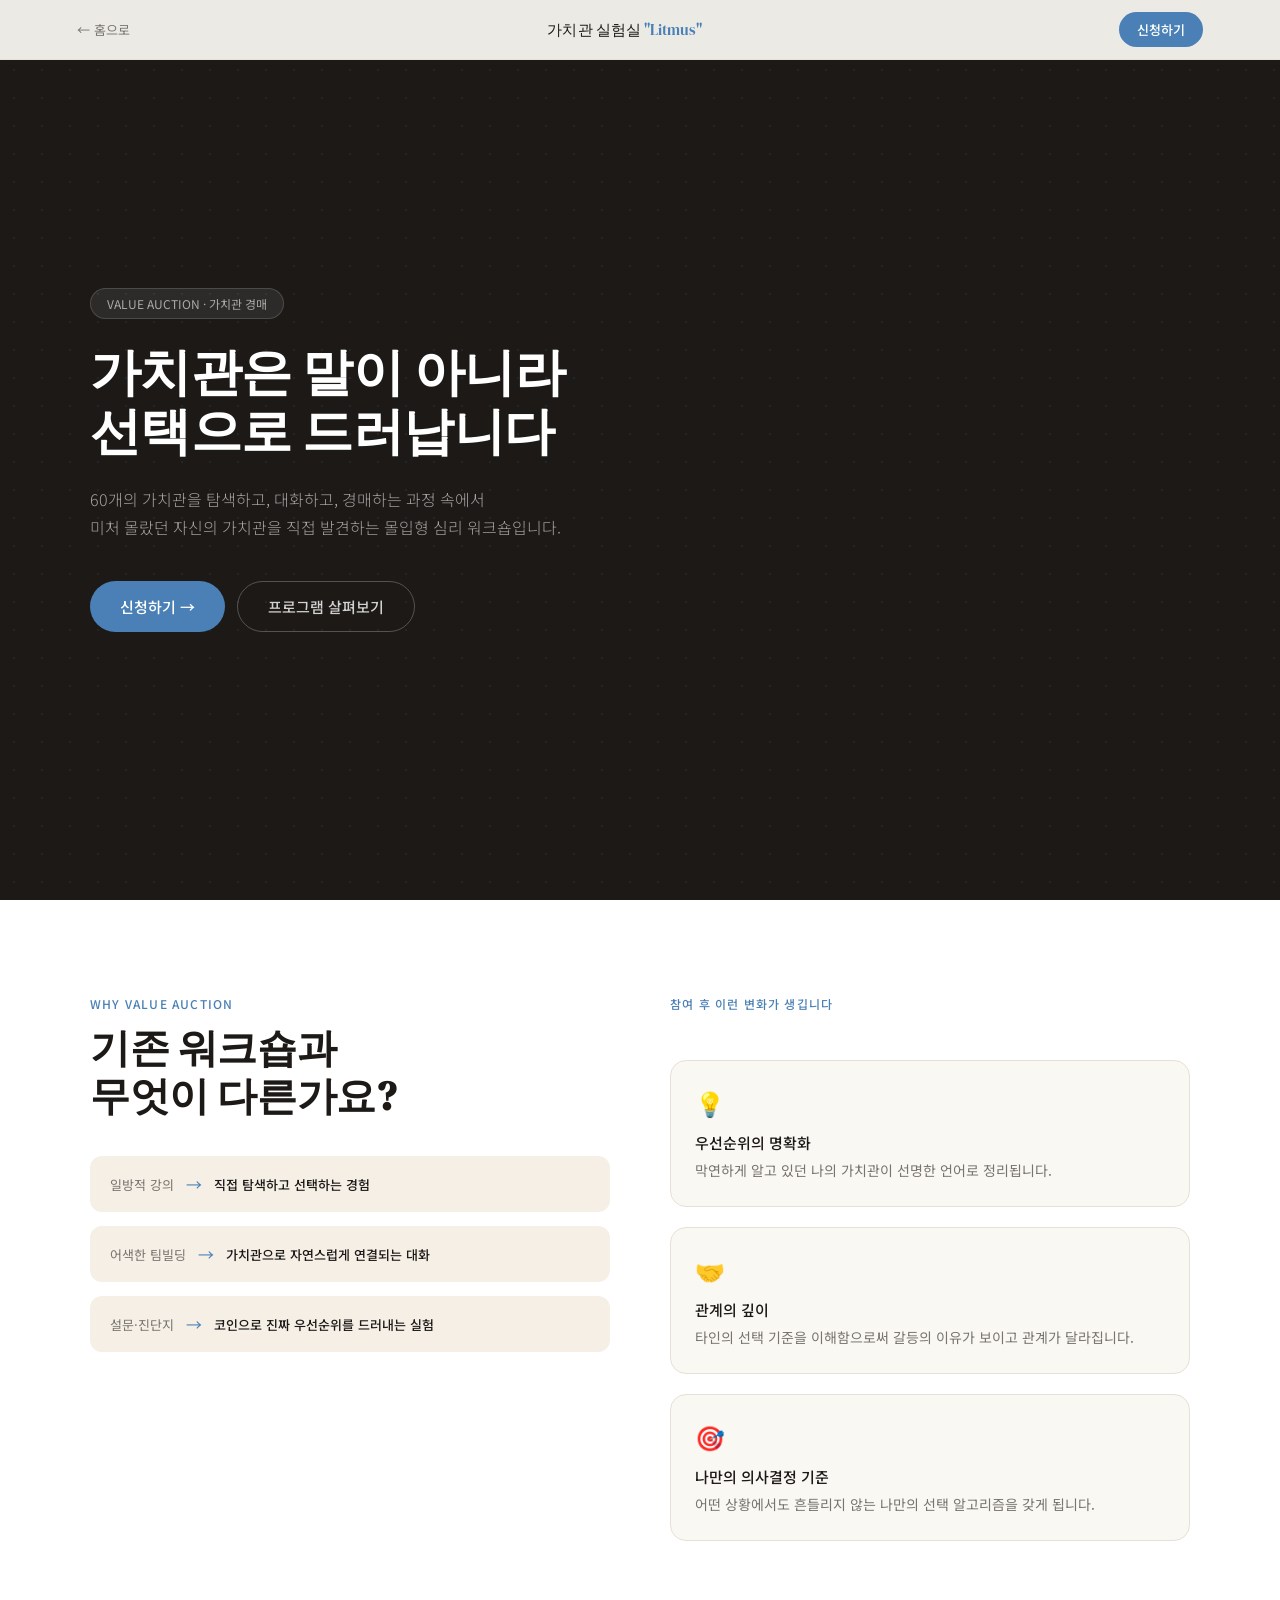
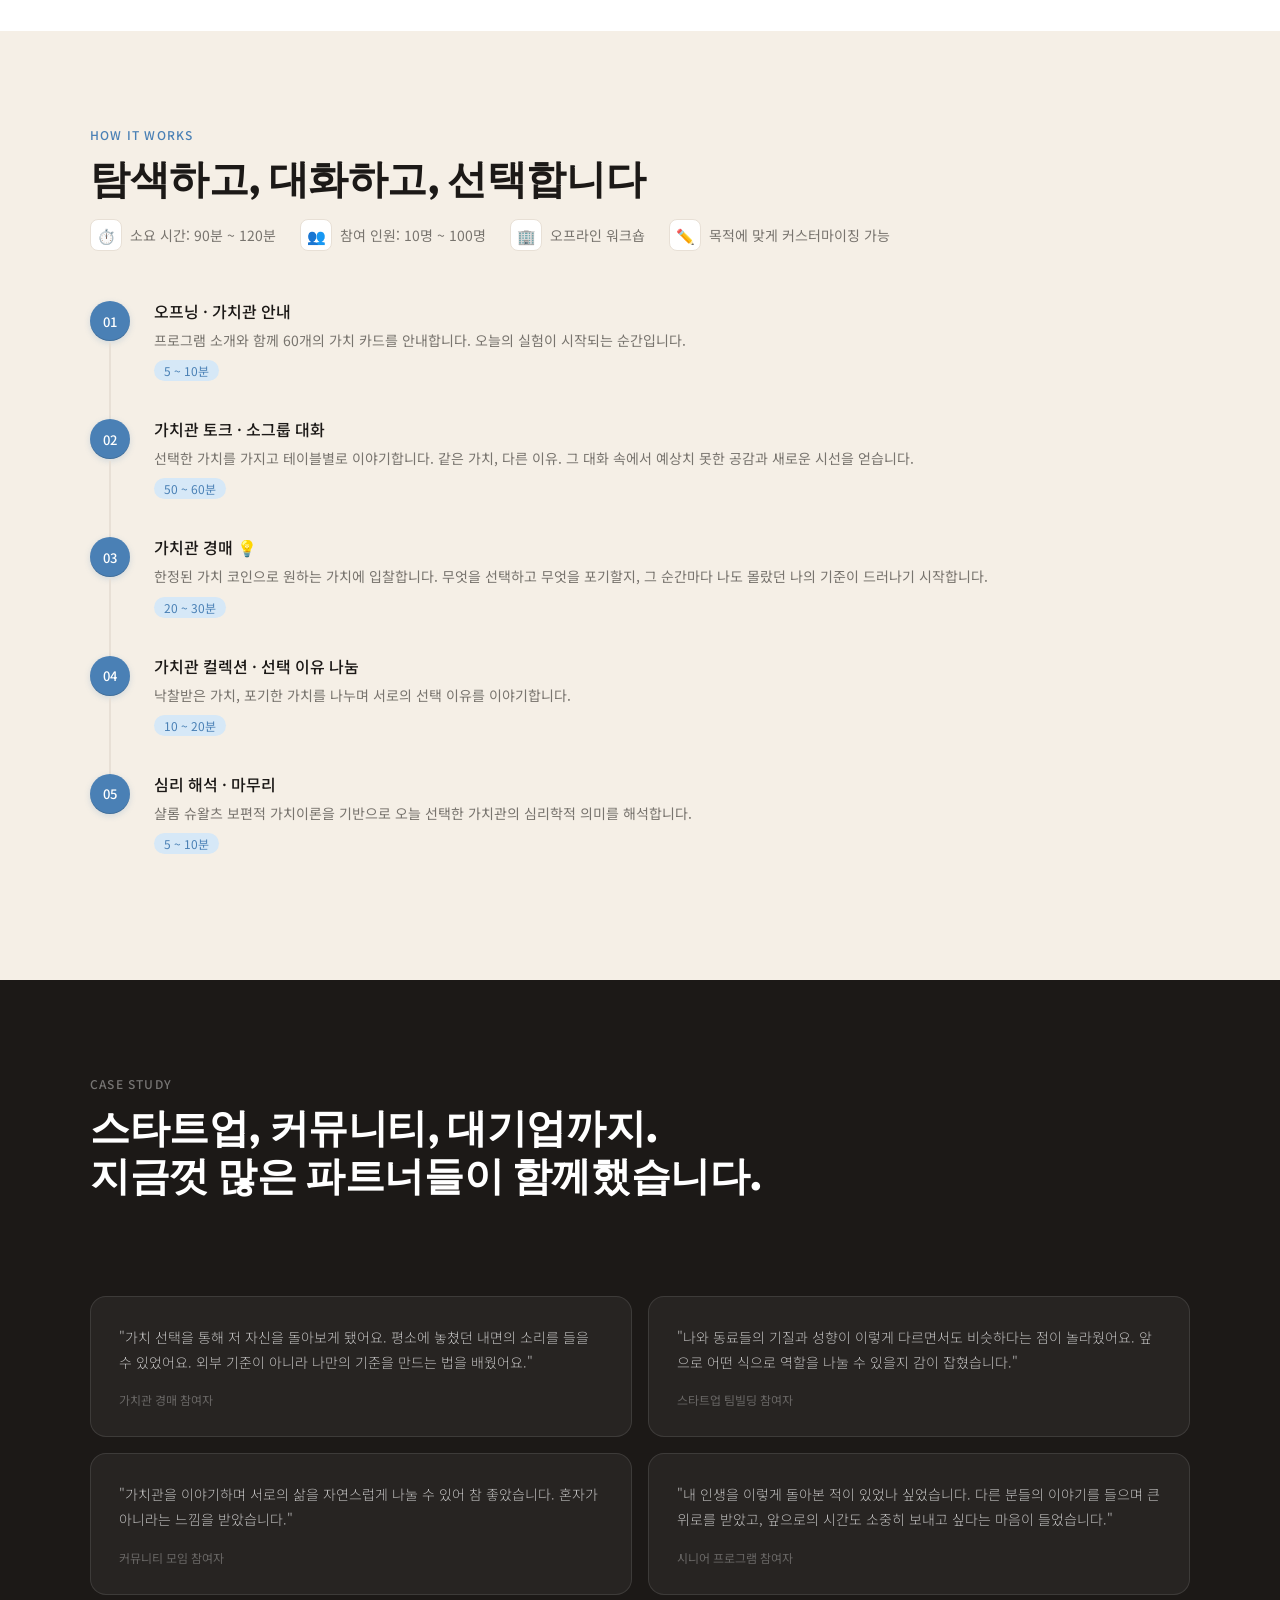
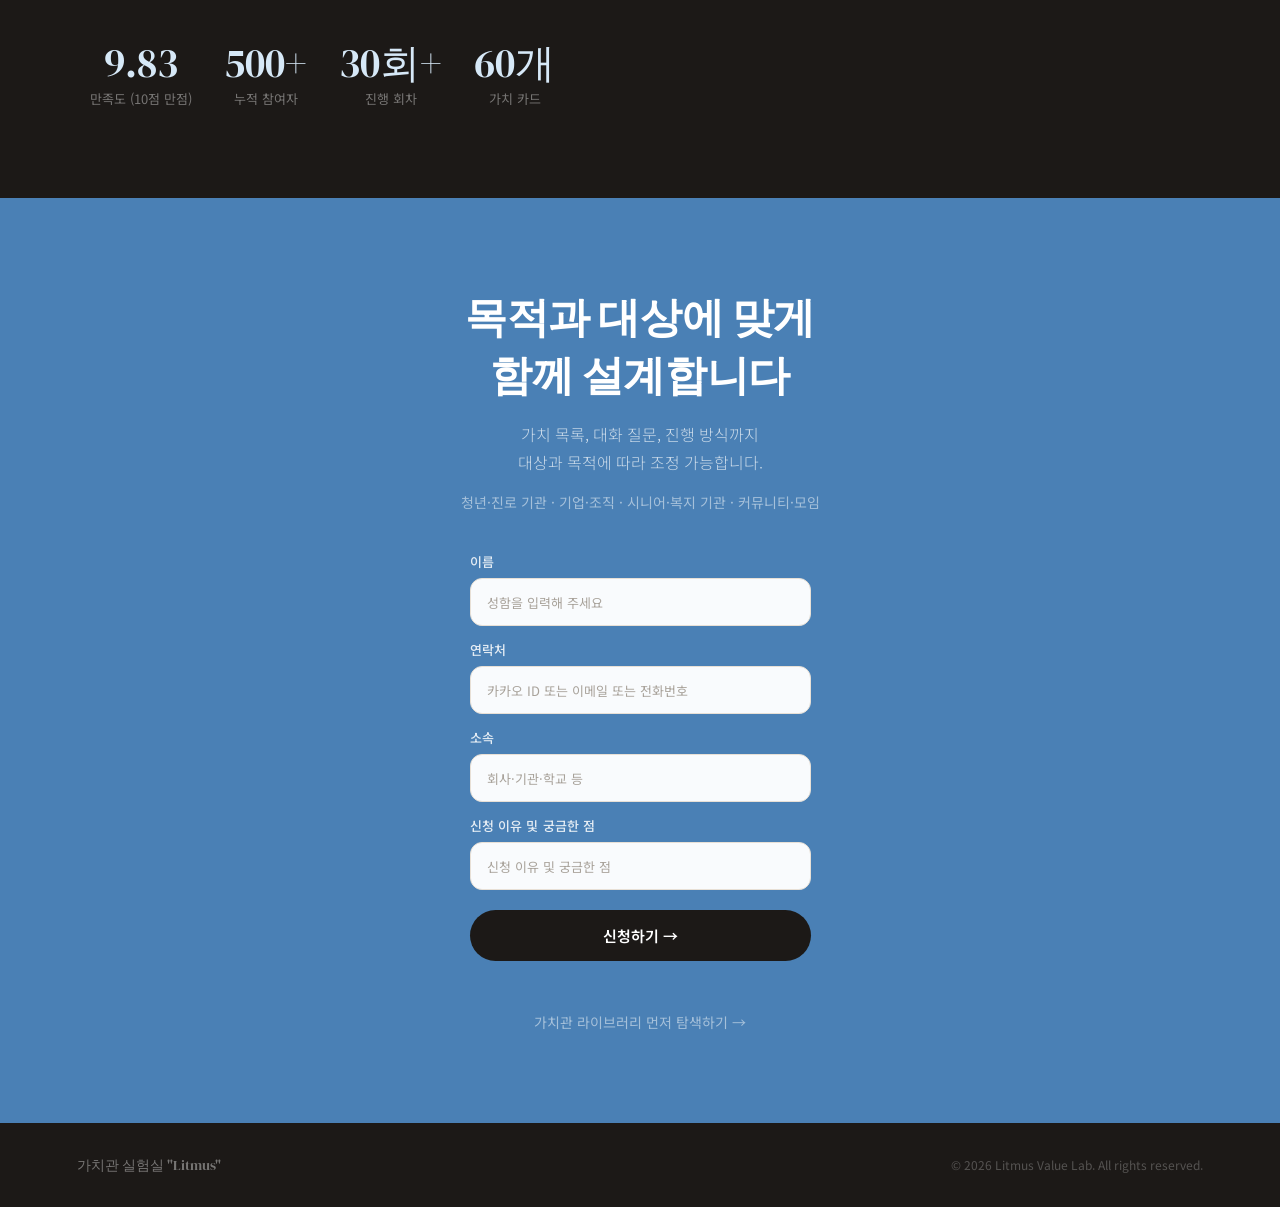
==== commit 5eea56d3: "Add files via upload" ====
--- a/auction.html
+++ b/auction.html
@@ -112,6 +112,22 @@
 .cta-link{font-size:14px;color:rgba(255,255,255,0.5);text-decoration:none;transition:color 0.2s;}
 .cta-link:hover{color:#fff;}
 
+/* CTA 문의 폼 */
+.cta-form{max-width:480px;margin:0 auto 24px;text-align:left;}
+.cta-form .field{margin-bottom:14px;}
+.cta-form label{display:block;font-size:13px;font-weight:500;color:rgba(255,255,255,0.85);margin-bottom:7px;letter-spacing:0.01em;}
+.cta-form label .opt{font-weight:400;color:rgba(255,255,255,0.5);font-size:12px;}
+.cta-form input,
+.cta-form select{width:100%;background:rgba(255,255,255,0.97);border:1px solid var(--border);border-radius:12px;padding:13px 16px;font-size:14px;font-family:inherit;color:var(--text);transition:box-shadow 0.2s,border-color 0.2s;}
+.cta-form input::placeholder{color:#A8A29A;font-size:13px;}
+.cta-form input:focus,
+.cta-form select:focus{outline:none;border-color:#fff;box-shadow:0 0 0 4px rgba(255,255,255,0.25);}
+.cta-form select{appearance:none;-webkit-appearance:none;background-image:url("data:image/svg+xml,%3Csvg xmlns='http://www.w3.org/2000/svg' width='14' height='14' viewBox='0 0 24 24' fill='none' stroke='%232C5F8A' stroke-width='2.5' stroke-linecap='round' stroke-linejoin='round'%3E%3Cpolyline points='6 9 12 15 18 9'%3E%3C/polyline%3E%3C/svg%3E");background-repeat:no-repeat;background-position:right 16px center;padding-right:42px;cursor:pointer;}
+.cta-form .btn-submit{width:100%;margin-top:6px;background:var(--dark);color:#fff;border:none;border-radius:100px;padding:15px 32px;font-size:15px;font-weight:600;cursor:pointer;font-family:inherit;transition:transform 0.2s,box-shadow 0.2s,background 0.2s;}
+.cta-form .btn-submit:hover{transform:translateY(-2px);box-shadow:0 8px 24px rgba(0,0,0,0.22);}
+.cta-form .btn-submit:disabled{opacity:0.6;cursor:default;transform:none;box-shadow:none;}
+.cta-success{max-width:480px;margin:0 auto 24px;background:rgba(255,255,255,0.97);border-radius:16px;padding:36px 28px;text-align:center;color:var(--text);font-size:17px;line-height:1.65;font-weight:500;}
+
 footer{background:var(--dark);padding:32px 6%;display:flex;align-items:center;justify-content:space-between;flex-wrap:wrap;gap:16px;}
 .footer-brand{font-family:'DM Serif Display',serif;font-size:14px;color:rgba(255,255,255,0.4);}
 .footer-copy{font-size:12px;color:rgba(255,255,255,0.25);}
@@ -128,7 +144,7 @@
 <nav>
   <a class="nav-back" href="index.html">← 홈으로</a>
   <a class="nav-brand" href="index.html">가치관 실험실 <span>"Litmus"</span></a>
-  <a class="nav-cta" href="mailto:sungwc3@naver.com">신청하기</a>
+  <a class="nav-cta" href="#contact">신청하기</a>
 </nav>
 
 <!-- 01. HERO -->
@@ -139,7 +155,7 @@
       <h1 class="hero-title">가치관은 말이 아니라<br>선택으로 드러납니다</h1>
       <p class="hero-desc">60개의 가치관을 탐색하고, 대화하고, 경매하는 과정 속에서<br>미처 몰랐던 자신의 가치관을 직접 발견하는 몰입형 심리 워크숍입니다.</p>
       <div class="hero-cta">
-        <a class="btn-primary" href="mailto:sungwc3@naver.com">신청하기 →</a>
+        <a class="btn-primary" href="#contact">신청하기 →</a>
         <a class="btn-outline" href="#program">프로그램 살펴보기</a>
       </div>
     </div>
@@ -314,7 +330,25 @@
   <p class="cta-desc reveal">가치 목록, 대화 질문, 진행 방식까지<br>대상과 목적에 따라 조정 가능합니다.</p>
   <p class="cta-note reveal">청년·진로 기관 · 기업·조직 · 시니어·복지 기관 · 커뮤니티·모임</p>
   <div class="cta-buttons reveal">
-    <a class="btn-white" href="mailto:sungwc3@naver.com">프로그램 신청하기 →</a>
+    <form class="cta-form" id="contact-form" action="https://formspree.io/f/maqkvvlq" method="POST">
+      <div class="field">
+        <label for="cf-name">이름</label>
+        <input type="text" id="cf-name" name="이름" placeholder="성함을 입력해 주세요" required>
+      </div>
+      <div class="field">
+        <label for="cf-contact">연락처</label>
+        <input type="text" id="cf-contact" name="연락처" placeholder="카카오 ID 또는 이메일 또는 전화번호" required style="border-radius: 12px">
+      </div>
+      <div class="field">
+        <label for="cf-org">소속</label>
+        <input type="text" id="cf-org" name="소속" placeholder="회사·기관·학교 등">
+      </div>
+      <div class="field">
+        <label for="cf-memo">신청 이유 및 궁금한 점</label>
+        <input type="text" id="cf-memo" name="신청 이유 및 궁금한 점" placeholder="신청 이유 및 궁금한 점">
+      </div>
+      <button type="submit" class="btn-submit">신청하기 →</button>
+    </form>
   </div>
   <div class="reveal">
     <a class="cta-link" href="library.html">가치관 라이브러리 먼저 탐색하기 →</a>
@@ -345,6 +379,39 @@
 },{threshold:0.1});
 document.querySelectorAll('.reveal').forEach(el => observer.observe(el));
 </script>
+<script>
+// CTA 문의 폼 — Formspree AJAX 제출 후 성공 메시지로 교체
+(function(){
+  var form = document.getElementById('contact-form');
+  if (!form) return;
+  form.addEventListener('submit', function(e){
+    e.preventDefault();
+    var btn = form.querySelector('.btn-submit');
+    btn.disabled = true;
+    btn.textContent = '접수 중…';
+    fetch(form.action, {
+      method: 'POST',
+      body: new FormData(form),
+      headers: { 'Accept': 'application/json' }
+    }).then(function(res){
+      if (res.ok) { showSuccess(); }
+      else { res.json().then(function(d){
+        btn.disabled = false; btn.textContent = '신청하기 →';
+        alert((d.errors && d.errors.map(function(x){return x.message;}).join('\n')) || '전송에 실패했어요. 잠시 후 다시 시도해 주세요.');
+      }).catch(function(){ btn.disabled=false; btn.textContent='신청하기 →'; alert('전송에 실패했어요. 잠시 후 다시 시도해 주세요.'); }); }
+    }).catch(function(){
+      btn.disabled = false; btn.textContent = '신청하기 →';
+      alert('네트워크 오류로 전송에 실패했어요. 잠시 후 다시 시도해 주세요.');
+    });
+  });
+  function showSuccess(){
+    var msg = document.createElement('div');
+    msg.className = 'cta-success';
+    msg.textContent = '신청이 접수되었어요. 곧 연락드릴게요 😊';
+    form.replaceWith(msg);
+  }
+})();
+</script>
 <script src="tweaks.js" defer></script>
 </body>
 </html>
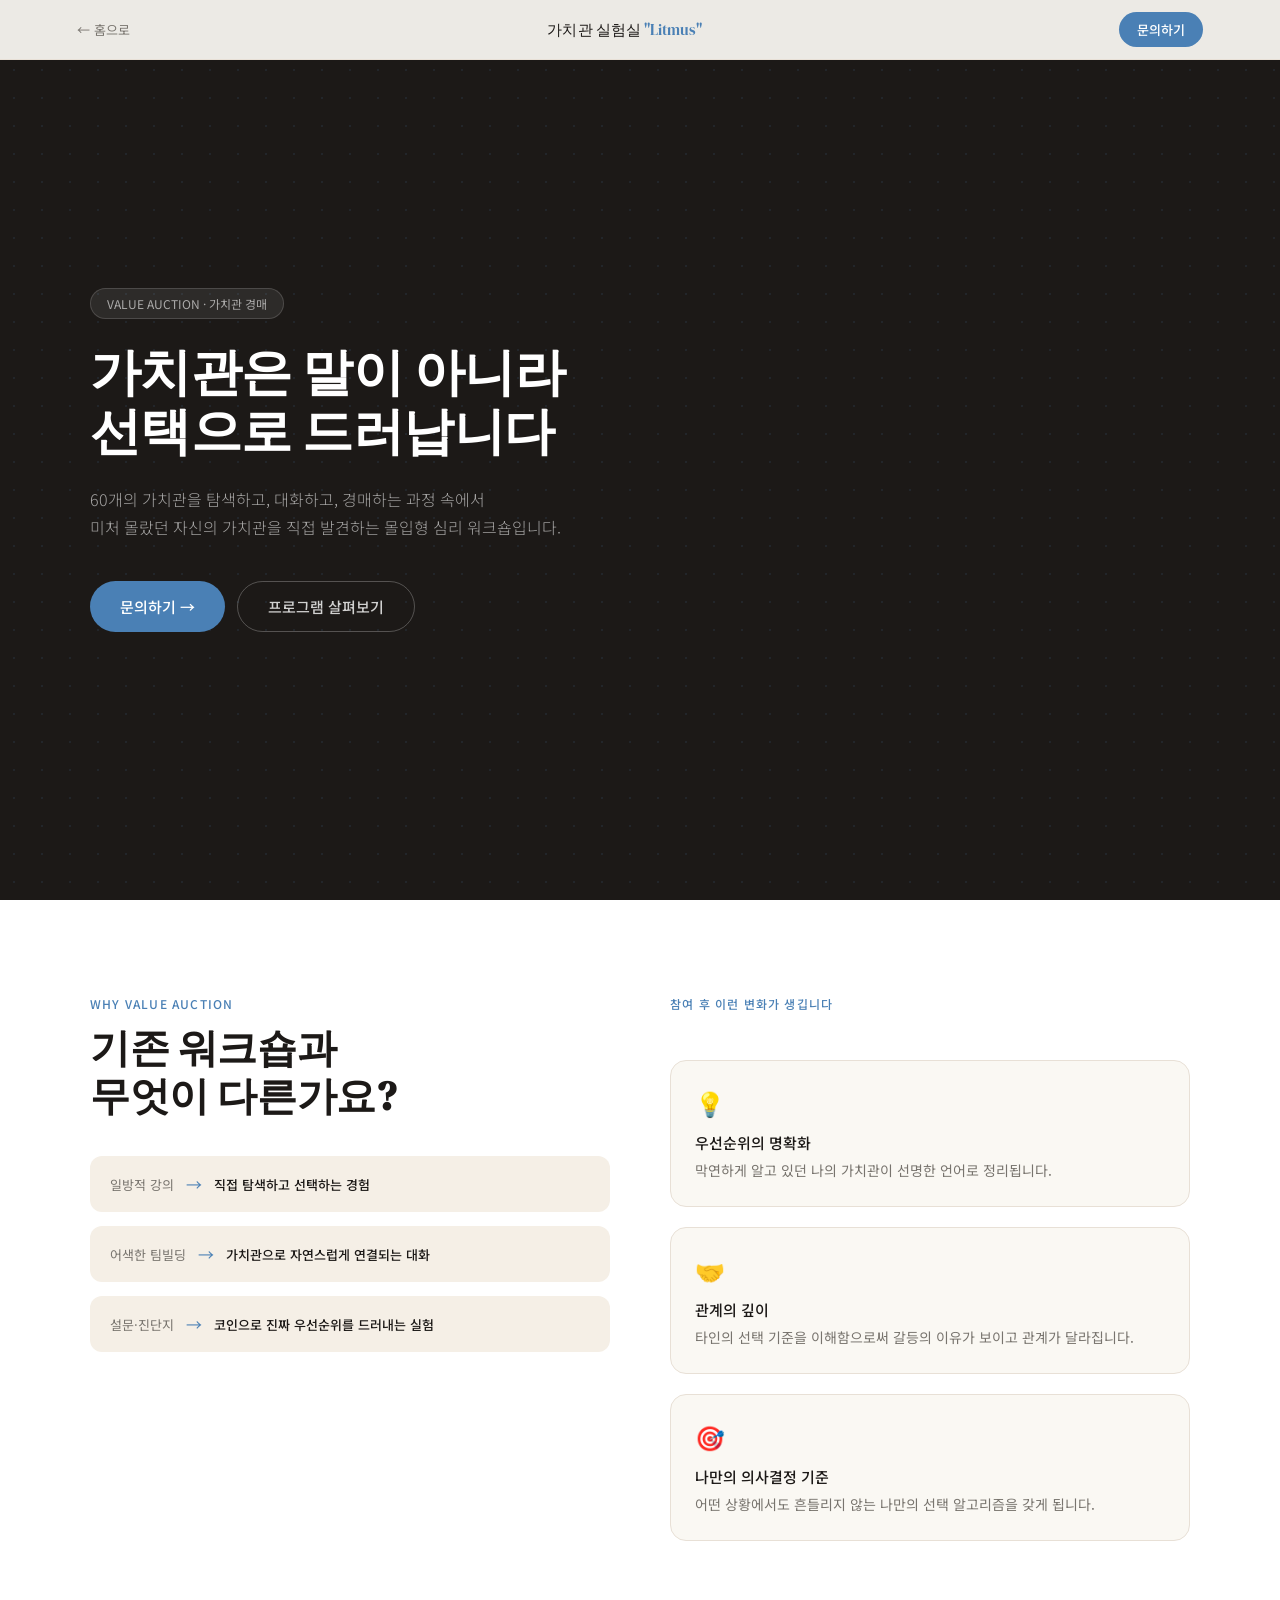
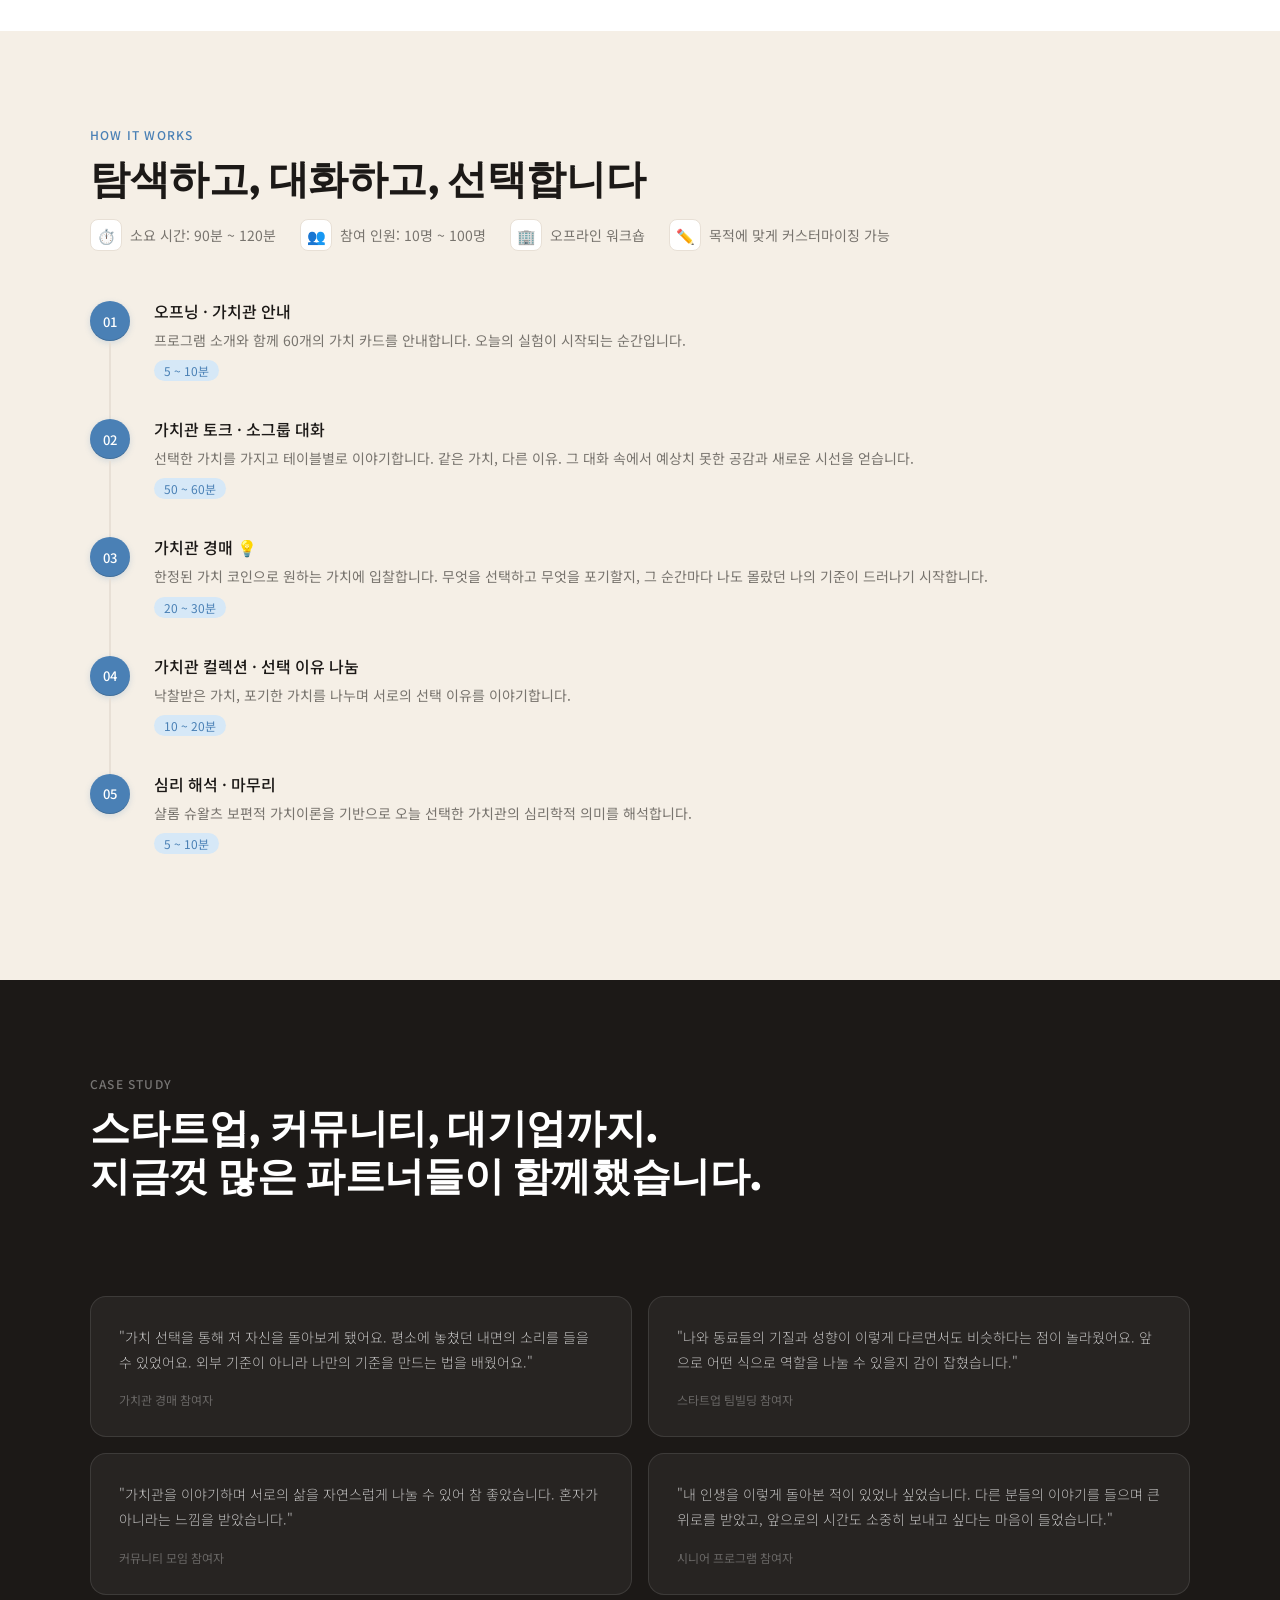
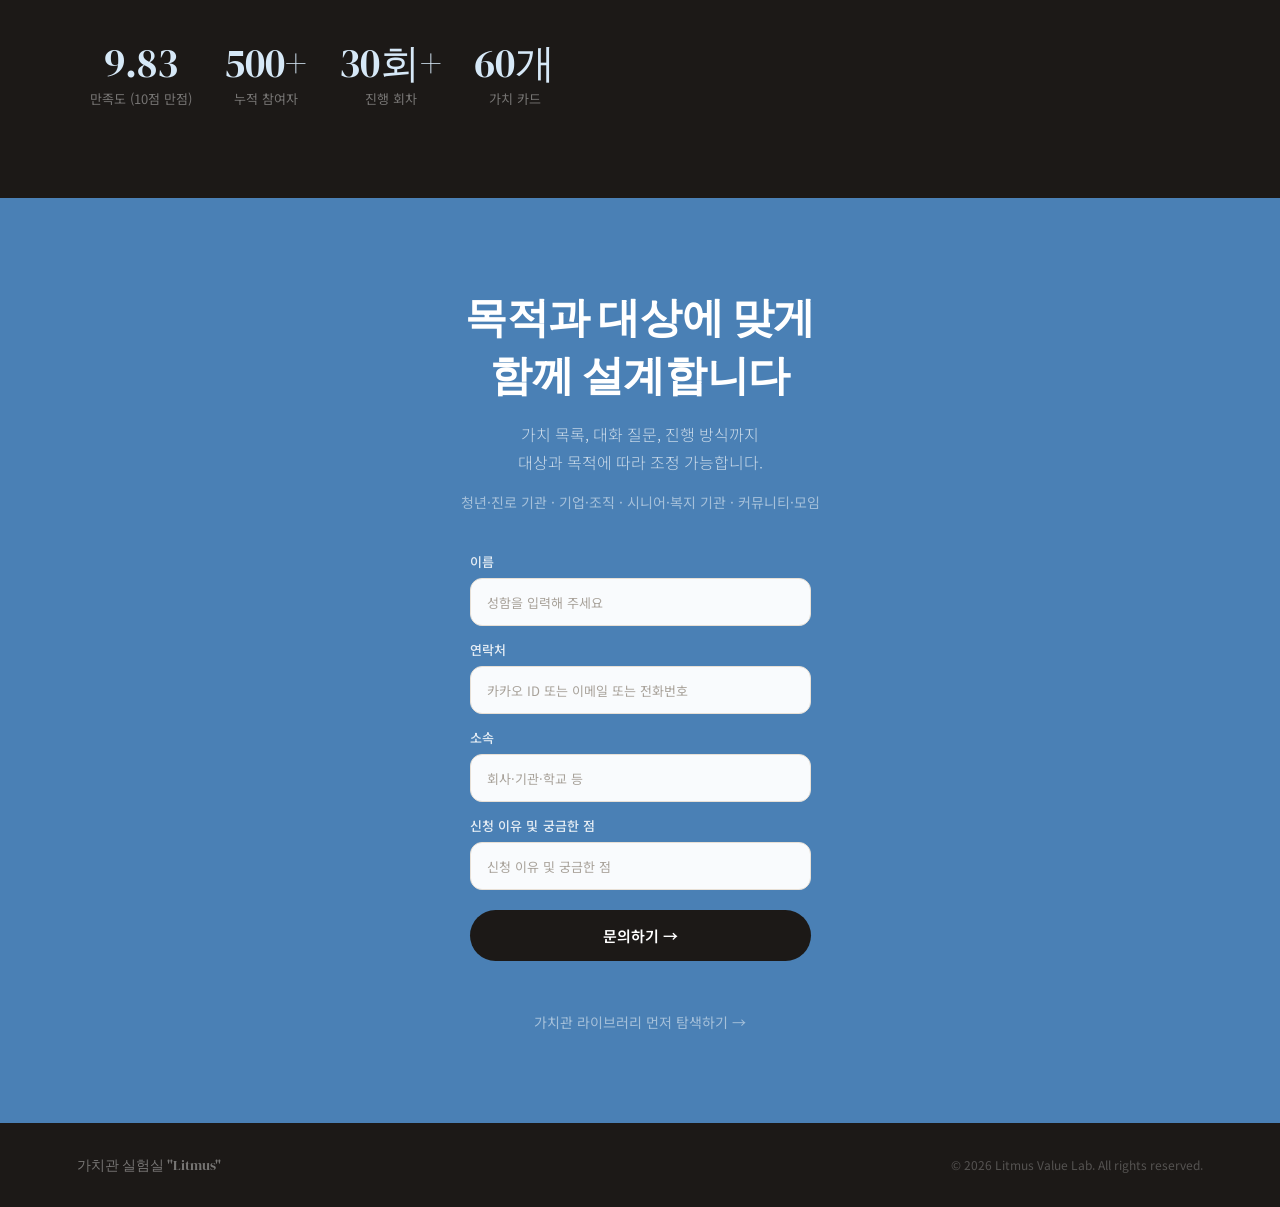
==== commit 50fa22b4: "Update auction.html" ====
--- a/auction.html
+++ b/auction.html
@@ -144,7 +144,7 @@
 <nav>
   <a class="nav-back" href="index.html">← 홈으로</a>
   <a class="nav-brand" href="index.html">가치관 실험실 <span>"Litmus"</span></a>
-  <a class="nav-cta" href="#contact">신청하기</a>
+  <a class="nav-cta" href="#contact">문의하기</a>
 </nav>
 
 <!-- 01. HERO -->
@@ -155,7 +155,7 @@
       <h1 class="hero-title">가치관은 말이 아니라<br>선택으로 드러납니다</h1>
       <p class="hero-desc">60개의 가치관을 탐색하고, 대화하고, 경매하는 과정 속에서<br>미처 몰랐던 자신의 가치관을 직접 발견하는 몰입형 심리 워크숍입니다.</p>
       <div class="hero-cta">
-        <a class="btn-primary" href="#contact">신청하기 →</a>
+        <a class="btn-primary" href="#contact">문의하기 →</a>
         <a class="btn-outline" href="#program">프로그램 살펴보기</a>
       </div>
     </div>
@@ -347,7 +347,7 @@
         <label for="cf-memo">신청 이유 및 궁금한 점</label>
         <input type="text" id="cf-memo" name="신청 이유 및 궁금한 점" placeholder="신청 이유 및 궁금한 점">
       </div>
-      <button type="submit" class="btn-submit">신청하기 →</button>
+      <button type="submit" class="btn-submit">문의하기 →</button>
     </form>
   </div>
   <div class="reveal">
@@ -396,11 +396,11 @@
     }).then(function(res){
       if (res.ok) { showSuccess(); }
       else { res.json().then(function(d){
-        btn.disabled = false; btn.textContent = '신청하기 →';
+        btn.disabled = false; btn.textContent = '문의하기 →';
         alert((d.errors && d.errors.map(function(x){return x.message;}).join('\n')) || '전송에 실패했어요. 잠시 후 다시 시도해 주세요.');
-      }).catch(function(){ btn.disabled=false; btn.textContent='신청하기 →'; alert('전송에 실패했어요. 잠시 후 다시 시도해 주세요.'); }); }
+      }).catch(function(){ btn.disabled=false; btn.textContent='문의하기 →'; alert('전송에 실패했어요. 잠시 후 다시 시도해 주세요.'); }); }
     }).catch(function(){
-      btn.disabled = false; btn.textContent = '신청하기 →';
+      btn.disabled = false; btn.textContent = '문의하기 →';
       alert('네트워크 오류로 전송에 실패했어요. 잠시 후 다시 시도해 주세요.');
     });
   });
